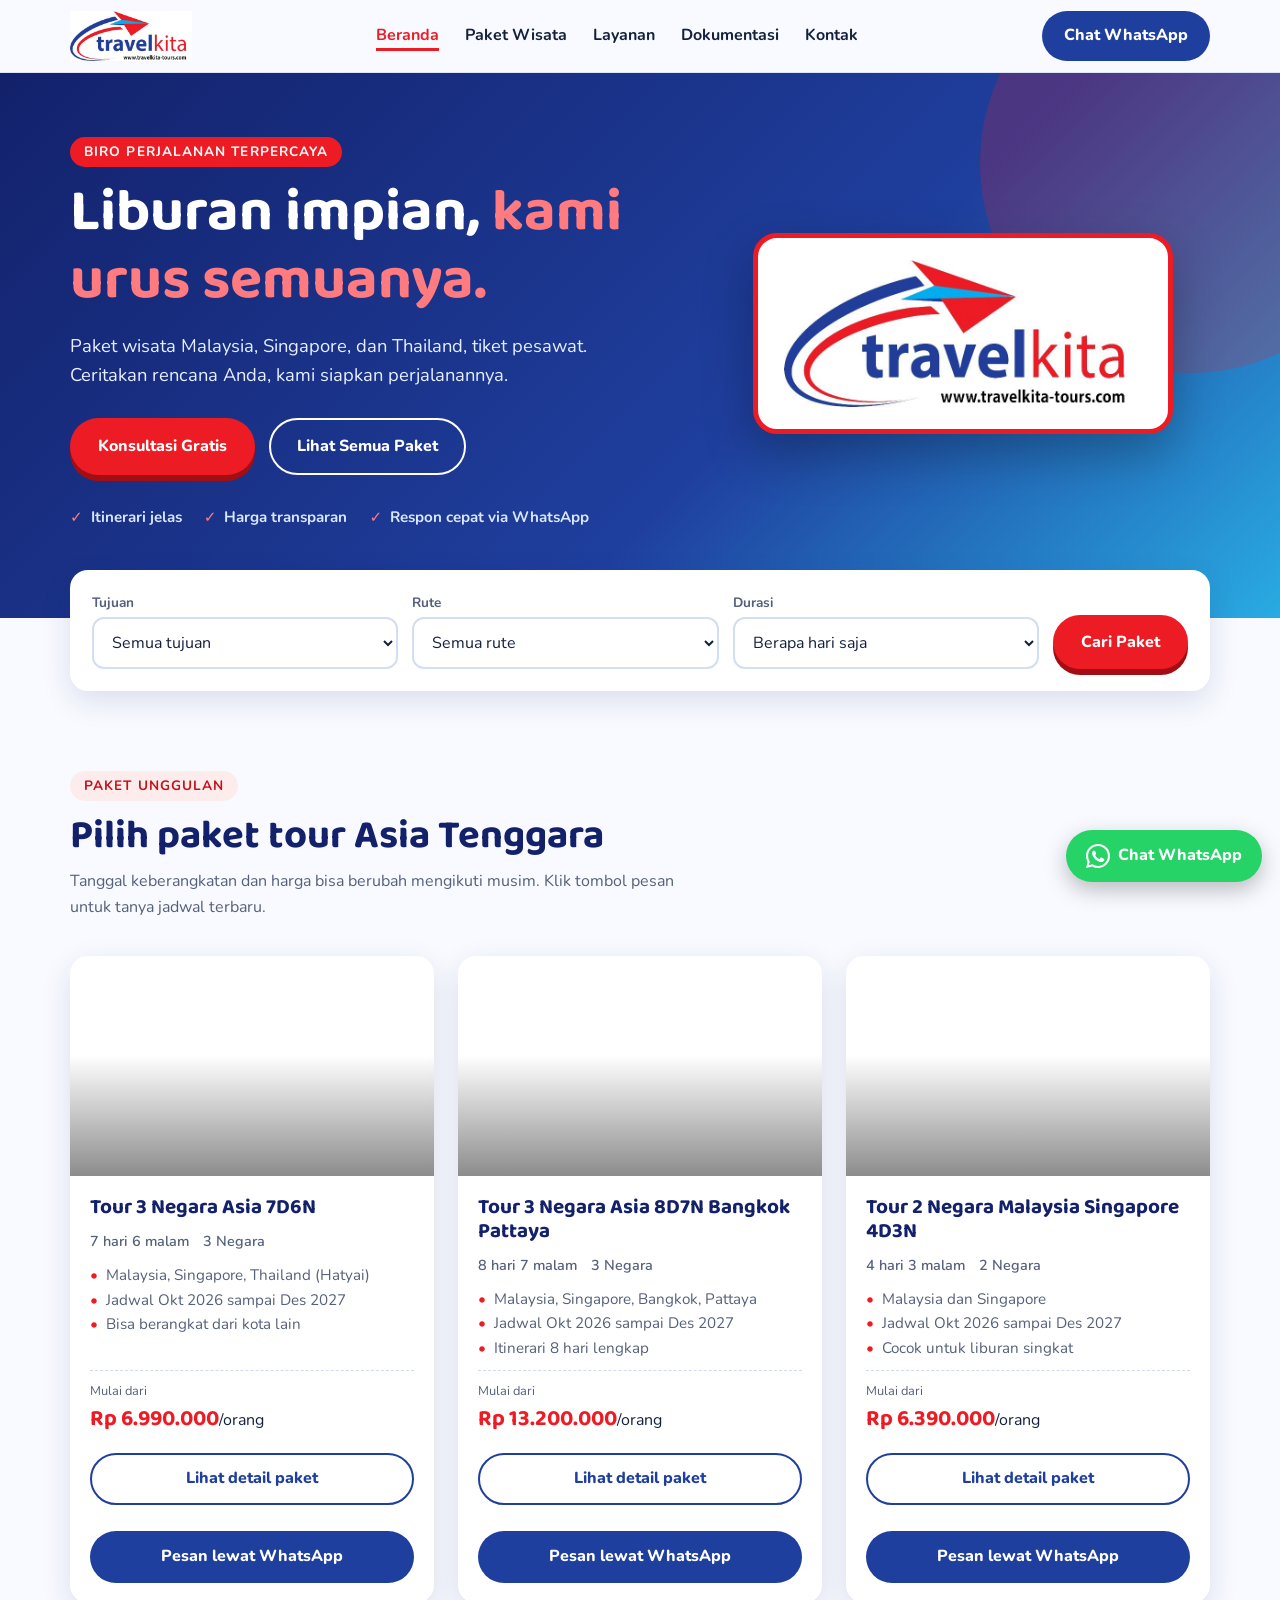
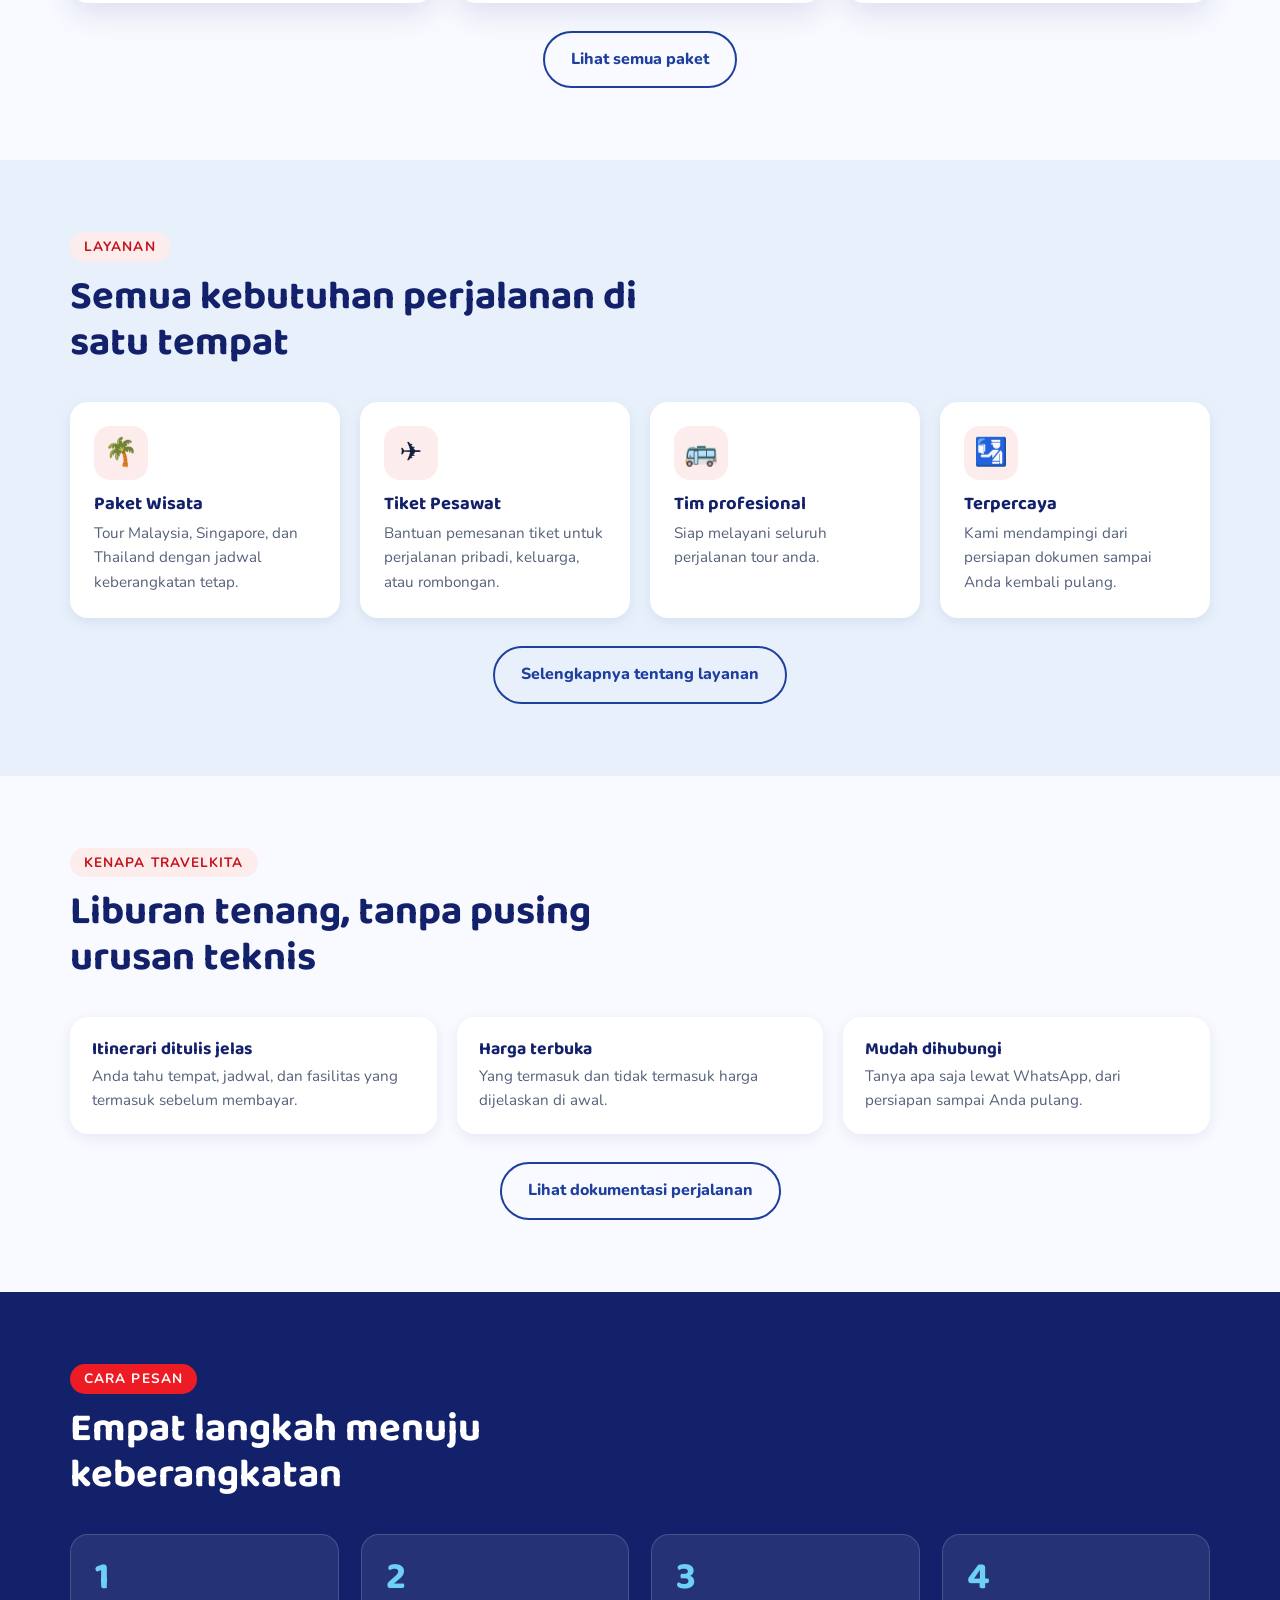
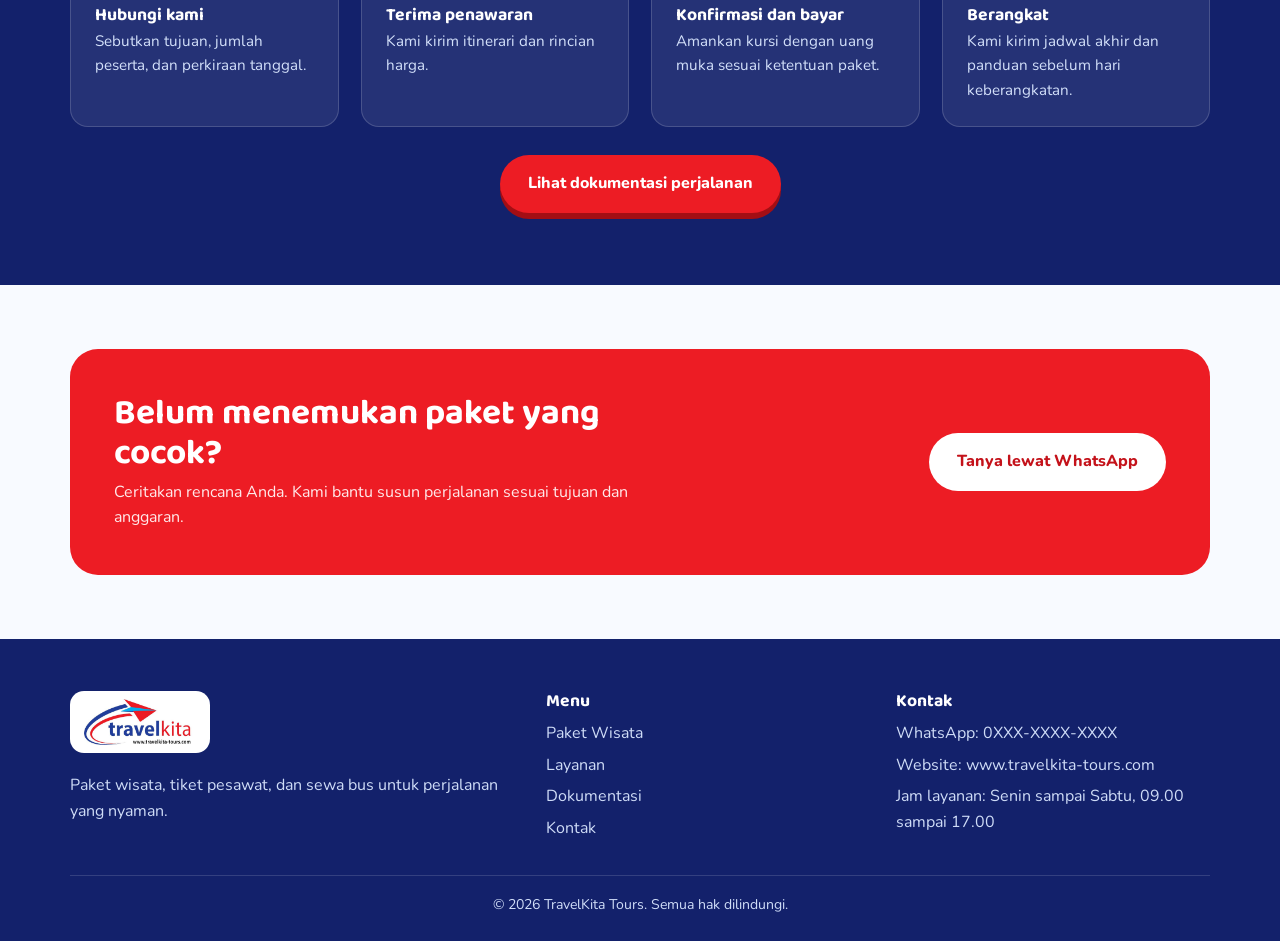
==== index.html @ 5ffb0fe9 "Add files via upload" ====
<!DOCTYPE html>
<html lang="id">
<head>
<meta charset="utf-8">
<meta name="viewport" content="width=device-width, initial-scale=1">
<title>TravelKita Tours | Paket Wisata Malaysia, Singapore, Thailand</title>
<meta name="description" content="TravelKita Tours melayani paket wisata Malaysia, Singapore, dan Thailand, tiket pesawat, dan sewa bus. Konsultasi gratis lewat WhatsApp.">
<meta property="og:title" content="TravelKita Tours">
<meta property="og:description" content="Paket wisata Malaysia, Singapore, dan Thailand. Konsultasi gratis lewat WhatsApp.">
<meta property="og:image" content="logo.jpg">
<link rel="icon" href="logo.jpg">
<link rel="preconnect" href="https://fonts.googleapis.com">
<link rel="preconnect" href="https://fonts.gstatic.com" crossorigin>
<link href="https://fonts.googleapis.com/css2?family=Baloo+2:wght@600;700;800&family=Nunito:wght@400;600;700&display=swap" rel="stylesheet">
<link rel="stylesheet" href="style.css">

<!-- Pasang Meta Pixel di sini -->
<!-- Pasang Google Analytics di sini -->
</head>
<body data-page="home">

<div id="site-header"></div>

<main>
  <section class="hero">
    <div class="wrap hero-grid">
      <div>
        <span class="eyebrow" style="background:var(--red);color:#fff">Biro perjalanan terpercaya</span>
        <h1>Liburan impian, <span>kami urus semuanya.</span></h1>
        <p>Paket wisata Malaysia, Singapore, dan Thailand, tiket pesawat. Ceritakan rencana Anda, kami siapkan perjalanannya.</p>
        <div class="hero-actions">
          <a class="btn btn-primary" data-wa="Halo TravelKita, saya ingin konsultasi gratis untuk rencana liburan." href="#">Konsultasi Gratis</a>
          <a class="btn btn-ghost" href="paket.html">Lihat Semua Paket</a>
        </div>
        <ul class="hero-points">
          <li>Itinerari jelas</li>
          <li>Harga transparan</li>
          <li>Respon cepat via WhatsApp</li>
        </ul>
      </div>
      <img class="hero-logo" src="logo.jpg" alt="Logo TravelKita" width="420" height="172">
    </div>
  </section>

  <section class="finder" aria-label="Cari paket">
    <div class="wrap">
      <form class="finder-box" id="finder" action="paket.html" method="get">
        <div class="field">
          <label for="fDest">Tujuan</label>
          <select id="fDest" name="dest"><option value="all">Semua tujuan</option></select>
        </div>
        <div class="field">
          <label for="fType">Rute</label>
          <select id="fType" name="type">
            <option value="all">Semua rute</option>
            <option value="3 Negara">3 Negara</option>
            <option value="2 Negara">2 Negara</option>
            <option value="Thailand">Thailand</option>
          </select>
        </div>
        <div class="field">
          <label for="fDur">Durasi</label>
          <select id="fDur" name="dur">
            <option value="all">Berapa hari saja</option>
            <option value="short">Sampai 4 hari</option>
            <option value="long">5 hari atau lebih</option>
          </select>
        </div>
        <button class="btn btn-primary" type="submit">Cari Paket</button>
      </form>
    </div>
  </section>

  <section class="packages">
    <div class="wrap">
      <div class="section-head">
        <span class="eyebrow">Paket unggulan</span>
        <h2>Pilih paket tour Asia Tenggara</h2>
        <p>Tanggal keberangkatan dan harga bisa berubah mengikuti musim. Klik tombol pesan untuk tanya jadwal terbaru.</p>
      </div>
      <div class="grid" id="pkgGrid"></div>
      <div class="more"><a class="btn btn-outline" href="paket.html">Lihat semua paket</a></div>
    </div>
  </section>

  <section class="services">
    <div class="wrap">
      <div class="section-head">
        <span class="eyebrow">Layanan</span>
        <h2>Semua kebutuhan perjalanan di satu tempat</h2>
      </div>
      <div class="grid" style="grid-template-columns:repeat(auto-fit,minmax(220px,1fr))">
        <article class="service"><div class="ico" aria-hidden="true">🌴</div><h3>Paket Wisata</h3><p>Tour Malaysia, Singapore, dan Thailand dengan jadwal keberangkatan tetap.</p></article>
        <article class="service"><div class="ico" aria-hidden="true">✈️</div><h3>Tiket Pesawat</h3><p>Bantuan pemesanan tiket untuk perjalanan pribadi, keluarga, atau rombongan.</p></article>
        <article class="service"><div class="ico" aria-hidden="true">🚌</div><h3>Tim profesional</h3><p>Siap melayani seluruh perjalanan tour anda.</p></article>
        <article class="service"><div class="ico" aria-hidden="true">🛂</div><h3>Terpercaya</h3><p>Kami mendampingi dari persiapan dokumen sampai Anda kembali pulang.</p></article>
      </div>
      <div class="more"><a class="btn btn-outline" href="layanan.html">Selengkapnya tentang layanan</a></div>
    </div>
  </section>

  <section>
    <div class="wrap">
      <div class="section-head">
        <span class="eyebrow">Kenapa TravelKita</span>
        <h2>Liburan tenang, tanpa pusing urusan teknis</h2>
      </div>
      <div class="teaser-grid">
        <div class="mini"><h3>Itinerari ditulis jelas</h3><p>Anda tahu tempat, jadwal, dan fasilitas yang termasuk sebelum membayar.</p></div>
        <div class="mini"><h3>Harga terbuka</h3><p>Yang termasuk dan tidak termasuk harga dijelaskan di awal.</p></div>
        <div class="mini"><h3>Mudah dihubungi</h3><p>Tanya apa saja lewat WhatsApp, dari persiapan sampai Anda pulang.</p></div>
      </div>
      <div class="more"><a class="btn btn-outline" href="kenapa-kami.html">Kenali kami lebih dekat</a></div>
    </div>
  </section>

  <section class="steps">
    <div class="wrap">
      <div class="section-head">
        <span class="eyebrow">Cara pesan</span>
        <h2>Empat langkah menuju keberangkatan</h2>
      </div>
      <div class="step-grid">
        <div class="step"><b>1</b><h3>Hubungi kami</h3><p>Sebutkan tujuan, jumlah peserta, dan perkiraan tanggal.</p></div>
        <div class="step"><b>2</b><h3>Terima penawaran</h3><p>Kami kirim itinerari dan rincian harga.</p></div>
        <div class="step"><b>3</b><h3>Konfirmasi dan bayar</h3><p>Amankan kursi dengan uang muka sesuai ketentuan paket.</p></div>
        <div class="step"><b>4</b><h3>Berangkat</h3><p>Kami kirim jadwal akhir dan panduan sebelum hari keberangkatan.</p></div>
      </div>
      <div class="more"><a class="btn btn-primary" href="cara-pesan.html">Lihat cara pesan lengkap</a></div>
    </div>
  </section>

  <section class="cta">
    <div class="wrap">
      <div class="cta-box">
        <div>
          <h2>Belum menemukan paket yang cocok?</h2>
          <p>Ceritakan rencana Anda. Kami bantu susun perjalanan sesuai tujuan dan anggaran.</p>
        </div>
        <a class="btn btn-wa" data-wa="Halo TravelKita, saya ingin dibuatkan paket perjalanan khusus." href="#">Tanya lewat WhatsApp</a>
      </div>
    </div>
  </section>
</main>

<div id="site-footer"></div>

<script src="site.js"></script>
<script>
  // Isi pilihan tujuan dan tampilkan 3 paket unggulan di beranda
  document.addEventListener("DOMContentLoaded", () => {
    const fDest = document.getElementById("fDest");
    [...new Set(PACKAGES.map(p => p.dest))].forEach(d => {
      const o = document.createElement("option"); o.value = d; o.textContent = d; fDest.appendChild(o);
    });
    document.getElementById("pkgGrid").innerHTML = PACKAGES.slice(0, 3).map(packageCard).join("");
  });
</script>
</body>
</html>
---- style.css ----
:root{
    /* Palet TravelKita (diambil dari logo) */
    --navy-900:#13216b;   /* biru tua gelap: judul, footer, latar hero */
    --blue-700:#1f3f9e;   /* biru logo: tombol, aksen utama */
    --sky-500:#29abe2;    /* biru muda dari pesawat kertas */
    --blue-100:#e8f1fb;   /* latar biru sangat muda */
    --red:#ed1c24;        /* merah logo: aksen, tombol utama */
    --red-dark:#c4121a;
    --red-soft:#fdecec;
    --ink:#14213d;
    --muted:#55607a;
    --paper:#f8faff;
    --white:#ffffff;
    --radius:18px;
    --shadow:0 10px 30px rgba(19,33,107,.12);
  }
  *{box-sizing:border-box;margin:0;padding:0}
  html{scroll-behavior:smooth}
  body{font-family:'Nunito',system-ui,sans-serif;color:var(--ink);background:var(--paper);line-height:1.6;-webkit-font-smoothing:antialiased}
  img{max-width:100%;display:block}
  a{color:inherit;text-decoration:none}
  h1,h2,h3{font-family:'Baloo 2','Nunito',sans-serif;line-height:1.15;color:var(--navy-900)}
  .wrap{width:min(1140px,100% - 32px);margin-inline:auto}
  section{padding:72px 0}
  .eyebrow{display:inline-block;font-weight:700;font-size:.85rem;letter-spacing:.08em;text-transform:uppercase;color:var(--red-dark);background:var(--red-soft);padding:4px 14px;border-radius:999px;margin-bottom:12px}
  .section-head{max-width:640px;margin-bottom:36px}
  .section-head h2{font-size:clamp(1.8rem,4vw,2.5rem);margin-bottom:10px}
  .section-head p{color:var(--muted)}

  .btn{display:inline-flex;align-items:center;gap:10px;font-weight:800;border-radius:999px;padding:14px 26px;border:2px solid transparent;cursor:pointer;transition:transform .15s,box-shadow .15s,background .15s;font-family:inherit;font-size:1rem}
  .btn:hover{transform:translateY(-2px)}
  .btn-primary{background:var(--red);color:#fff;box-shadow:0 6px 0 #a30e14}
  .btn-primary:hover{box-shadow:0 8px 0 #a30e14}
  .btn-wa{background:var(--blue-700);color:#fff}
  .btn-wa:hover{background:var(--navy-900)}
  .btn-ghost{border-color:#fff;color:#fff}
  .btn-ghost:hover{background:rgba(255,255,255,.12)}
  .btn:focus-visible,a:focus-visible,button:focus-visible{outline:3px solid var(--sky-500);outline-offset:3px}

  /* Header */
  header{position:sticky;top:0;z-index:50;background:rgba(248,250,255,.95);backdrop-filter:blur(8px);border-bottom:1px solid #dde6f5}
  .nav{display:flex;align-items:center;justify-content:space-between;height:72px}
  .brand{display:flex;align-items:center}
  .brand img{height:50px;width:auto;border-radius:0}
  nav ul{display:flex;gap:26px;list-style:none;font-weight:700}
  nav a:hover{color:var(--red)}
  .nav-cta{padding:10px 20px}
  .menu-toggle{display:none;background:none;border:0;font-size:1.8rem;color:var(--navy-900);cursor:pointer}

  /* Hero */
  .hero{background:linear-gradient(135deg,var(--navy-900),var(--blue-700) 60%,var(--sky-500));color:#fff;padding:64px 0 88px;position:relative;overflow:hidden}
  .hero::after{content:"";position:absolute;right:-120px;top:-120px;width:420px;height:420px;border-radius:50%;background:rgba(237,28,36,.22)}
  .hero-grid{display:grid;grid-template-columns:1.1fr .9fr;gap:40px;align-items:center;position:relative;z-index:1}
  .hero h1{color:#fff;font-size:clamp(2.2rem,5.5vw,3.7rem);margin-bottom:16px}
  .hero h1 span{color:#ff7b80}
  .hero p{font-size:1.15rem;max-width:520px;color:#e6efff;margin-bottom:28px}
  .hero-actions{display:flex;flex-wrap:wrap;gap:14px}
  .hero-points{display:flex;flex-wrap:wrap;gap:10px 22px;margin-top:30px;list-style:none;font-weight:700;font-size:.95rem;color:#d8e6ff}
  .hero-points li::before{content:"✓";color:#ff7b80;margin-right:8px;font-weight:800}
  .hero-logo{justify-self:center;width:min(420px,90%);height:auto;background:#fff;padding:22px 26px;border-radius:24px;box-shadow:0 20px 50px rgba(0,0,0,.28);border:5px solid var(--red)}

  /* Quick search */
  .finder{margin-top:-48px;position:relative;z-index:2;padding:0}
  .finder-box{background:#fff;border-radius:var(--radius);box-shadow:var(--shadow);padding:22px;display:grid;grid-template-columns:repeat(3,1fr) auto;gap:14px;align-items:end}
  .field label{display:block;font-weight:700;font-size:.85rem;color:var(--muted);margin-bottom:4px}
  .field select{width:100%;padding:12px 14px;border:2px solid #d3def2;border-radius:12px;font:inherit;background:#fff;color:var(--ink)}
  .field select:focus{outline:none;border-color:var(--sky-500)}

  /* Packages */
  .packages{padding-top:80px}
  .grid{display:grid;grid-template-columns:repeat(3,1fr);gap:24px}
  .card{background:#fff;border-radius:var(--radius);box-shadow:var(--shadow);overflow:hidden;display:flex;flex-direction:column;transition:transform .2s}
  .card:hover{transform:translateY(-4px)}
  .card-top{height:150px;padding:16px;display:flex;align-items:flex-end;justify-content:space-between;color:#fff;position:relative}
  .card-top .tag{background:var(--red);color:#fff;font-weight:800;font-size:.78rem;padding:3px 12px;border-radius:999px}
  .card-top .flag{font-size:2.6rem;line-height:1}
  .card-body{padding:20px;display:flex;flex-direction:column;gap:10px;flex:1}
  .card-body h3{font-size:1.3rem}
  .meta{display:flex;gap:14px;color:var(--muted);font-size:.9rem;font-weight:600}
  .card-body ul{list-style:none;color:var(--muted);font-size:.95rem}
  .card-body li::before{content:"•";color:var(--red);font-weight:800;margin-right:8px}
  .price{margin-top:auto;padding-top:10px;border-top:1px dashed #cfdbf0}
  .price small{display:block;color:var(--muted);font-size:.8rem}
  .price strong{font-family:'Baloo 2',sans-serif;font-size:1.4rem;color:var(--red)}
  .card .btn{justify-content:center;margin-top:6px;padding:11px 20px}
  .empty{display:none;text-align:center;color:var(--muted);padding:30px}
  .note{margin-top:24px;font-size:.9rem;color:var(--muted)}

  /* Services */
  .services{background:var(--blue-100)}
  .services .grid{grid-template-columns:repeat(4,1fr);gap:20px}
  .service{background:#fff;border-radius:var(--radius);padding:24px;box-shadow:0 4px 14px rgba(19,33,107,.08)}
  .service .ico{width:54px;height:54px;border-radius:16px;background:var(--red-soft);display:grid;place-items:center;font-size:1.7rem;margin-bottom:14px}
  .service h3{font-size:1.15rem;margin-bottom:6px}
  .service p{color:var(--muted);font-size:.95rem}

  /* Why */
  .why-grid{display:grid;grid-template-columns:1fr 1fr;gap:48px;align-items:center}
  .why-list{display:grid;gap:18px;list-style:none}
  .why-list li{display:flex;gap:16px}
  .why-list .num{flex:none;width:44px;height:44px;border-radius:50%;background:var(--blue-700);color:#fff;font-family:'Baloo 2',sans-serif;font-weight:800;display:grid;place-items:center;font-size:1.1rem}
  .why-list h3{font-size:1.1rem;margin-bottom:2px}
  .why-list p{color:var(--muted);font-size:.95rem}
  .why-visual{background:linear-gradient(160deg,var(--red-soft),#fff);border:2px dashed #f2b3b6;border-radius:var(--radius);padding:34px;text-align:center}
  .why-visual img{width:200px;margin:0 auto 14px}
  .why-visual p{font-weight:700;color:var(--navy-900)}

  /* Steps */
  .steps{background:var(--navy-900);color:#fff}
  .steps h2,.steps .section-head p{color:#fff}
  .steps .section-head p{opacity:.85}
  .steps .eyebrow{background:var(--red);color:#fff}
  .step-grid{display:grid;grid-template-columns:repeat(4,1fr);gap:22px}
  .step{background:rgba(255,255,255,.08);border:1px solid rgba(255,255,255,.16);border-radius:var(--radius);padding:24px}
  .step b{display:block;font-family:'Baloo 2',sans-serif;font-size:2.4rem;color:#6fd0f5;line-height:1}
  .step h3{color:#fff;font-size:1.1rem;margin:8px 0 4px}
  .step p{color:#d3e0fa;font-size:.95rem}

  /* CTA */
  .cta{padding:64px 0}
  .cta-box{background:var(--red);border-radius:28px;padding:44px;display:flex;flex-wrap:wrap;gap:24px;align-items:center;justify-content:space-between}
  .cta-box h2{font-size:clamp(1.6rem,3.5vw,2.2rem);max-width:560px;color:#fff}
  .cta-box p{color:#ffe9ea;max-width:520px;margin-top:6px}
  .cta-box .btn{background:#fff;color:var(--red-dark);box-shadow:none}
  .cta-box .btn:hover{background:var(--blue-100)}

  /* Footer */
  footer{background:var(--navy-900);color:#cfdcf7;padding:52px 0 24px}
  .foot-grid{display:grid;grid-template-columns:1.4fr 1fr 1fr;gap:36px}
  footer h3{color:#fff;font-size:1.1rem;margin-bottom:10px}
  footer ul{list-style:none;display:grid;gap:6px}
  footer a:hover{color:#ff7b80}
  .foot-brand{display:inline-block;margin-bottom:12px;background:#fff;border-radius:14px;padding:8px 14px}
  .foot-brand img{height:46px;width:auto}
  .copy{border-top:1px solid rgba(255,255,255,.14);margin-top:34px;padding-top:18px;font-size:.88rem;text-align:center}

  /* Floating WhatsApp */
  .wa-float{position:fixed;right:18px;bottom:18px;z-index:60;background:#25d366;color:#fff;border-radius:999px;padding:13px 20px;font-weight:800;display:flex;align-items:center;gap:8px;box-shadow:0 8px 22px rgba(0,0,0,.25)}
  .wa-float:hover{background:#1ebe5a}

  @media (max-width:960px){
    .grid,.services .grid{grid-template-columns:repeat(2,1fr)}
    .step-grid{grid-template-columns:repeat(2,1fr)}
    .why-grid,.hero-grid{grid-template-columns:1fr}
    .hero-logo{order:-1;width:260px}
    .finder-box{grid-template-columns:1fr 1fr}
    .foot-grid{grid-template-columns:1fr 1fr}
  }
  @media (max-width:640px){
    section{padding:52px 0}
    .menu-toggle{display:block}
    nav{position:absolute;left:0;right:0;top:72px;background:var(--paper);border-bottom:1px solid #dde6f5;display:none;padding:12px 16px 20px}
    nav.open{display:block}
    nav ul{flex-direction:column;gap:14px}
    .nav-cta{display:none}
    .brand img{height:44px}
    .grid,.services .grid,.step-grid,.finder-box,.foot-grid{grid-template-columns:1fr}
    .cta-box{padding:30px 24px}
    .wa-float span{display:none}
    .wa-float{padding:15px}
  }
  @media (prefers-reduced-motion:reduce){*{transition:none!important;scroll-behavior:auto!important}}

  /* ===== Multi-halaman ===== */
  nav a.active{color:var(--red);border-bottom:3px solid var(--red);padding-bottom:2px}
  .page-hero{background:linear-gradient(135deg,var(--navy-900),var(--blue-700));color:#fff;padding:54px 0}
  .page-hero h1{color:#fff;font-size:clamp(2rem,4.5vw,3rem);margin-bottom:8px}
  .page-hero p{color:#dce8ff;max-width:620px}
  .crumbs{font-size:.9rem;margin-bottom:10px;color:#c6d7fa}
  .crumbs a:hover{color:#ff9a9e}
  .more{margin-top:28px;text-align:center}
  .btn-outline{border-color:var(--blue-700);color:var(--blue-700);background:transparent}
  .btn-outline:hover{background:var(--blue-700);color:#fff}
  .teaser-grid{display:grid;grid-template-columns:repeat(3,1fr);gap:20px}
  .mini{background:#fff;border-radius:var(--radius);padding:22px;box-shadow:0 4px 14px rgba(19,33,107,.08)}
  .mini h3{font-size:1.1rem;margin-bottom:4px}
  .mini p{color:var(--muted);font-size:.95rem}
  @media (max-width:960px){.teaser-grid{grid-template-columns:1fr 1fr}}
  @media (max-width:640px){.teaser-grid{grid-template-columns:1fr}}

  .card-top.has-img{height:auto;aspect-ratio:1614/975;background-color:var(--blue-100)}

  .flag{display:flex;gap:8px;align-items:center}
  .flag img{width:44px;height:30px;object-fit:cover;border-radius:5px;box-shadow:0 2px 6px rgba(0,0,0,.35);background:#fff}
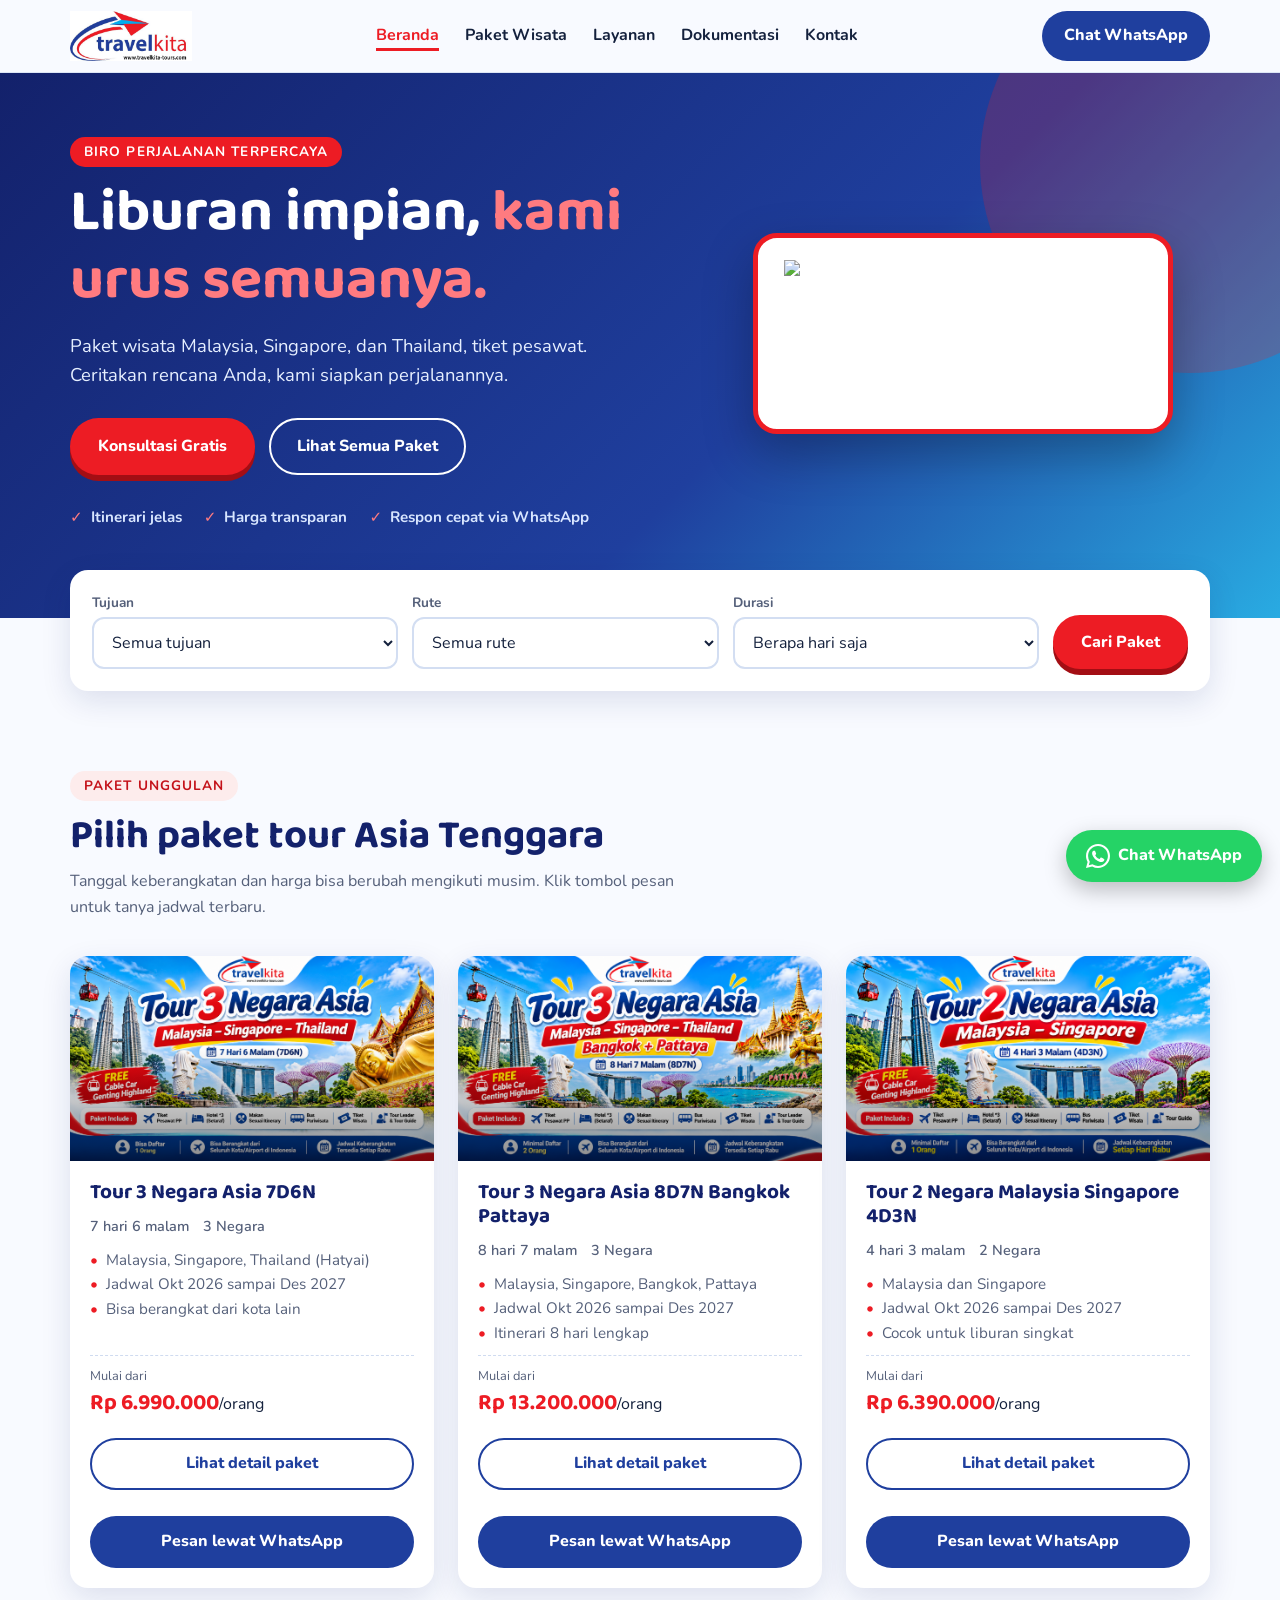
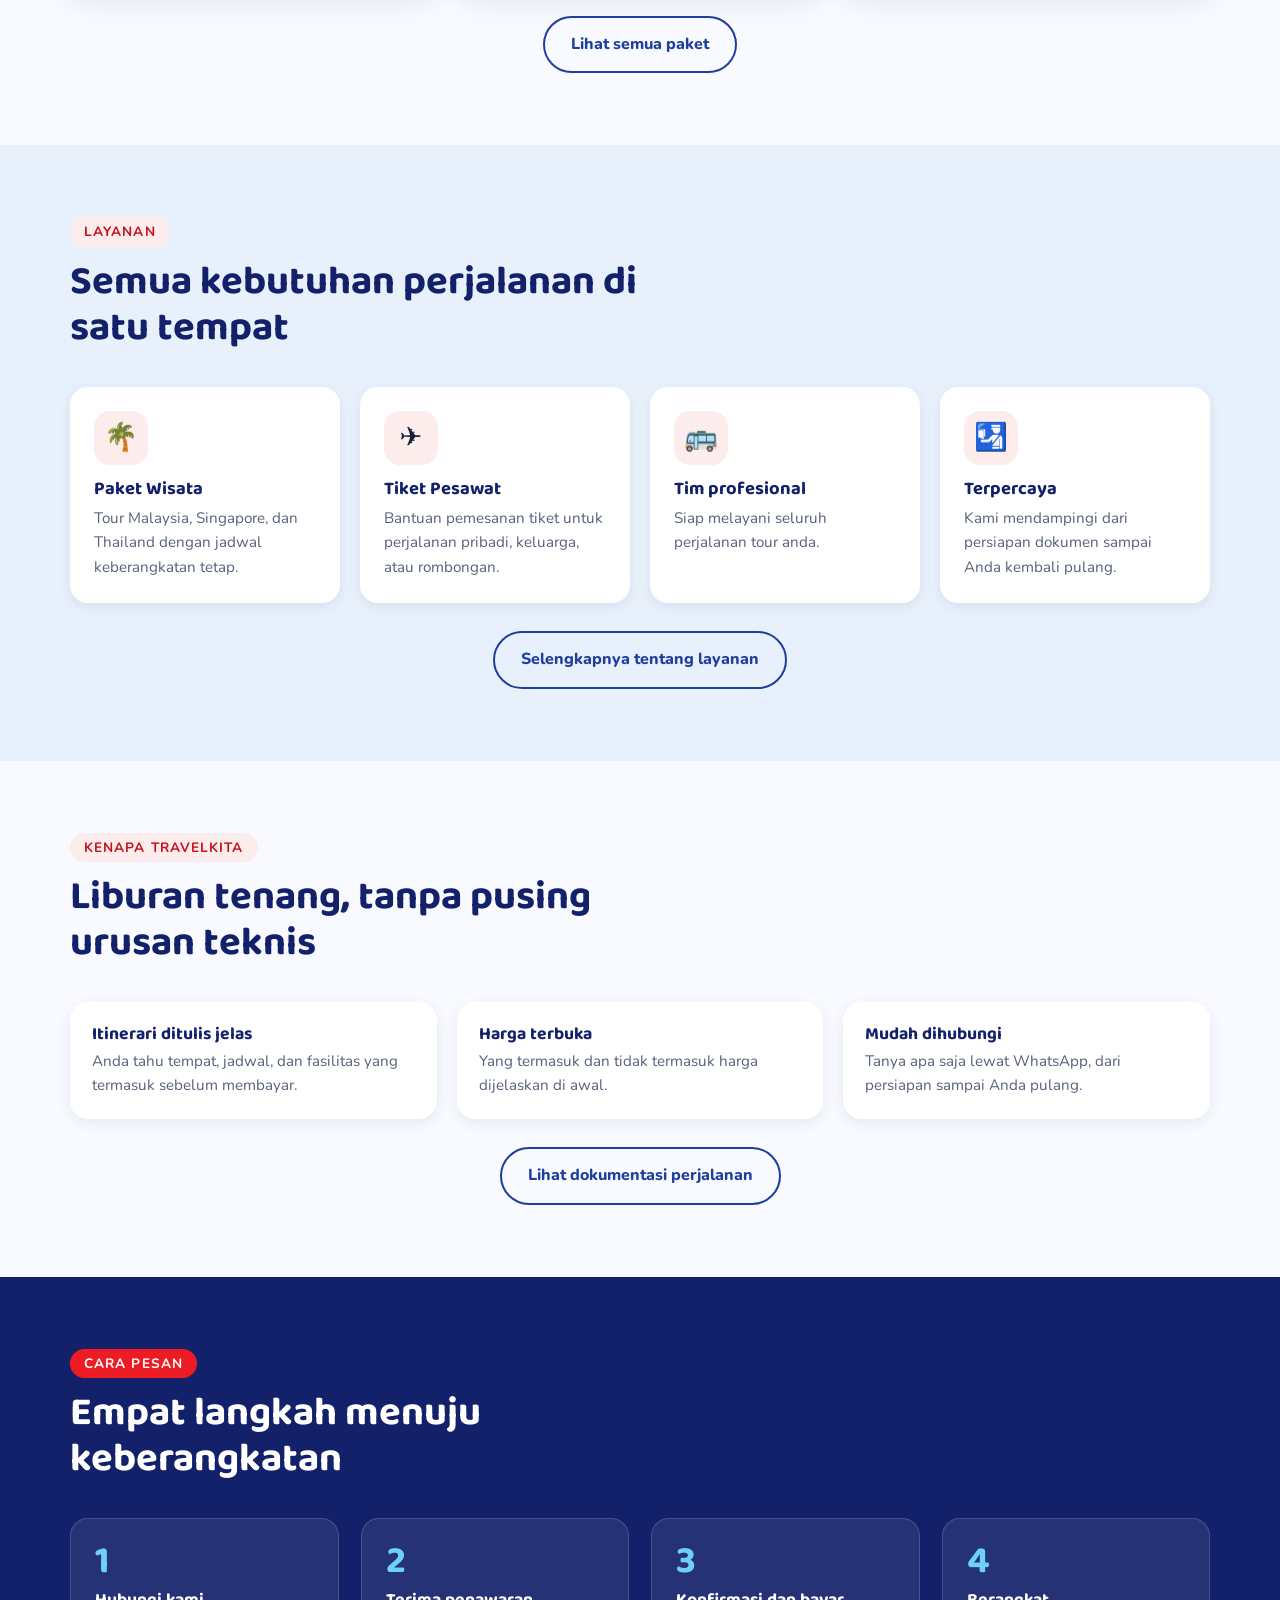
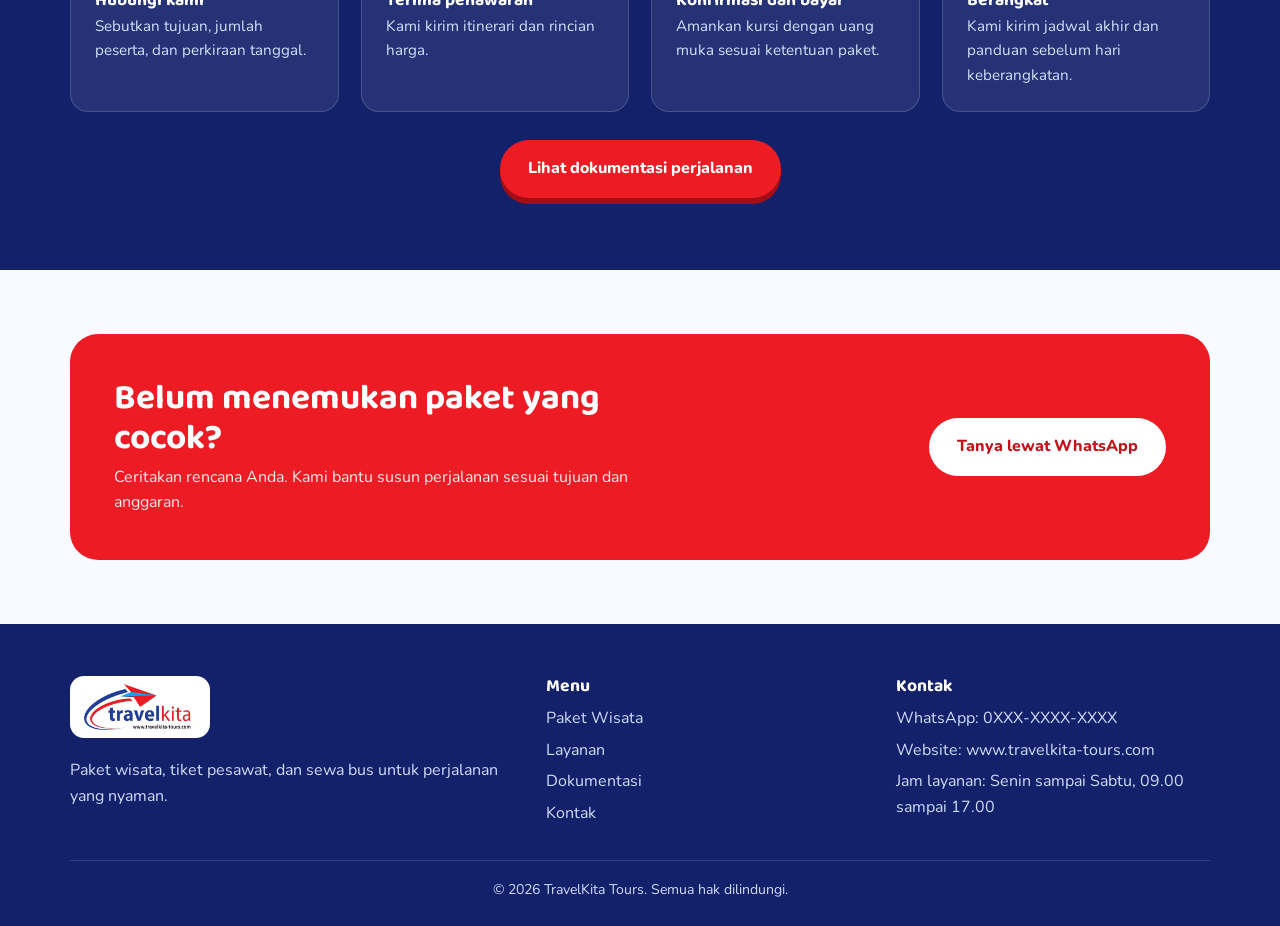
==== commit 2591d678: "Update index.html" ====
--- a/index.html
+++ b/index.html
@@ -38,7 +38,7 @@
           <li>Respon cepat via WhatsApp</li>
         </ul>
       </div>
-      <img class="hero-logo" src="logo.jpg" alt="Logo TravelKita" width="420" height="172">
+      <img class="hero-logo" src="logo-hero.png" alt="Logo TravelKita" width="420" height="172">
     </div>
   </section>
 
@@ -157,4 +157,4 @@
   });
 </script>
 </body>
-</html>+</html>
--- a/style.css
+++ b/style.css
@@ -178,7 +178,7 @@
   @media (max-width:960px){.teaser-grid{grid-template-columns:1fr 1fr}}
   @media (max-width:640px){.teaser-grid{grid-template-columns:1fr}}
 
-  .card-top.has-img{height:auto;aspect-ratio:1614/975;background-color:var(--blue-100)}
+  .card-top.has-img{height:auto;aspect-ratio:1672/941;background-color:var(--blue-100)}
 
   .flag{display:flex;gap:8px;align-items:center}
   .flag img{width:44px;height:30px;object-fit:cover;border-radius:5px;box-shadow:0 2px 6px rgba(0,0,0,.35);background:#fff}
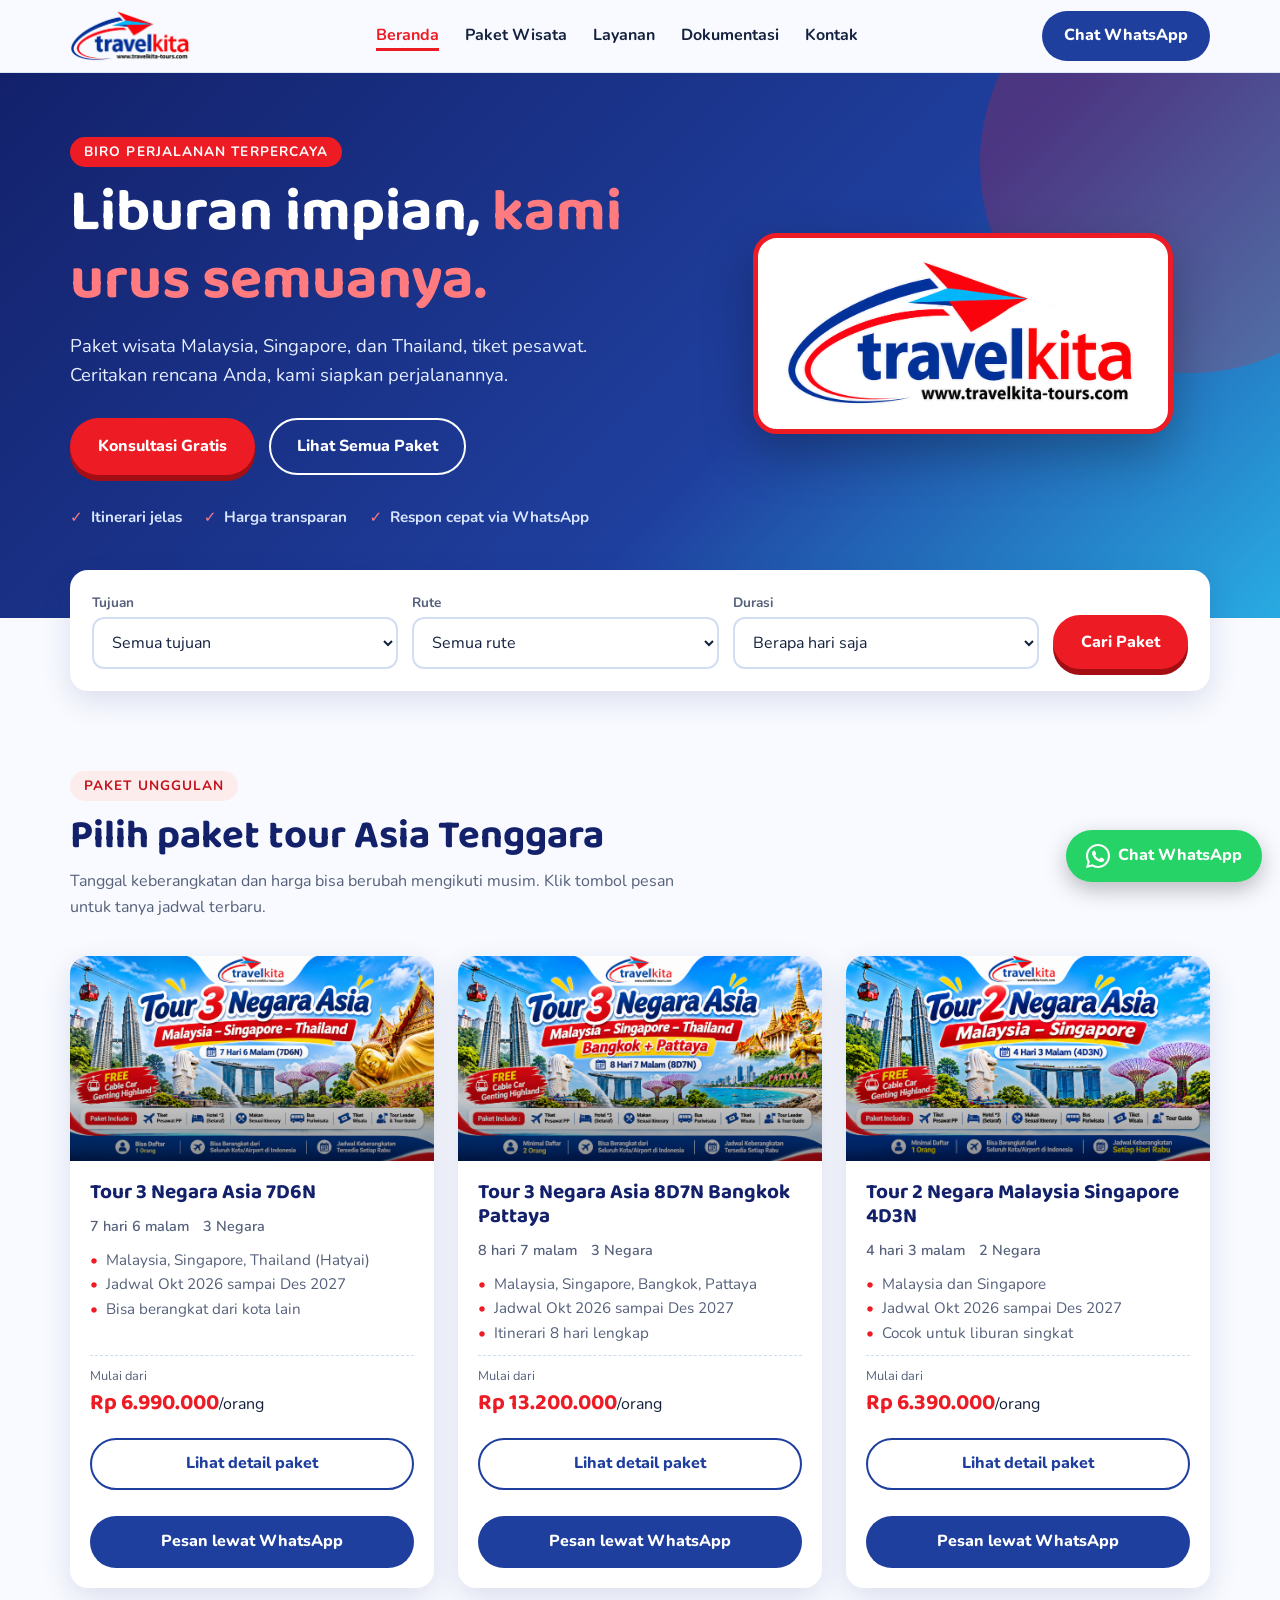
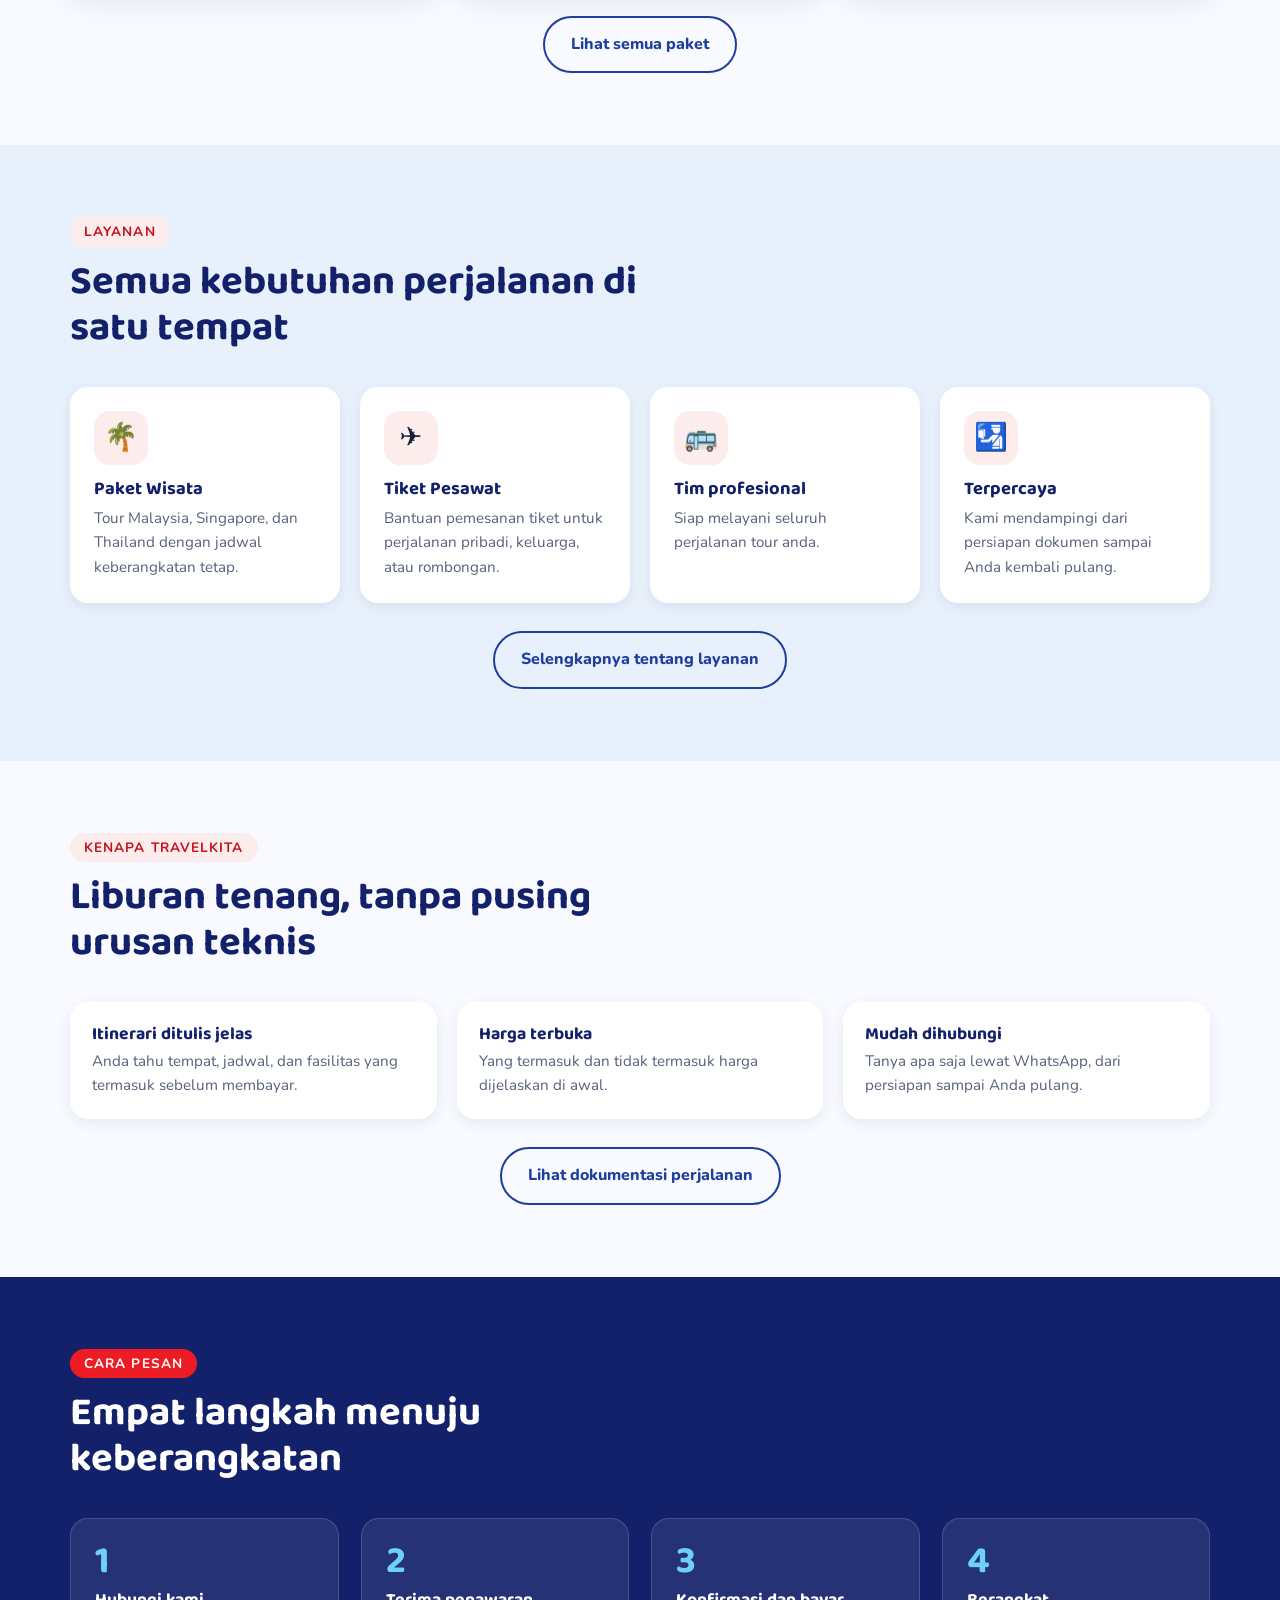
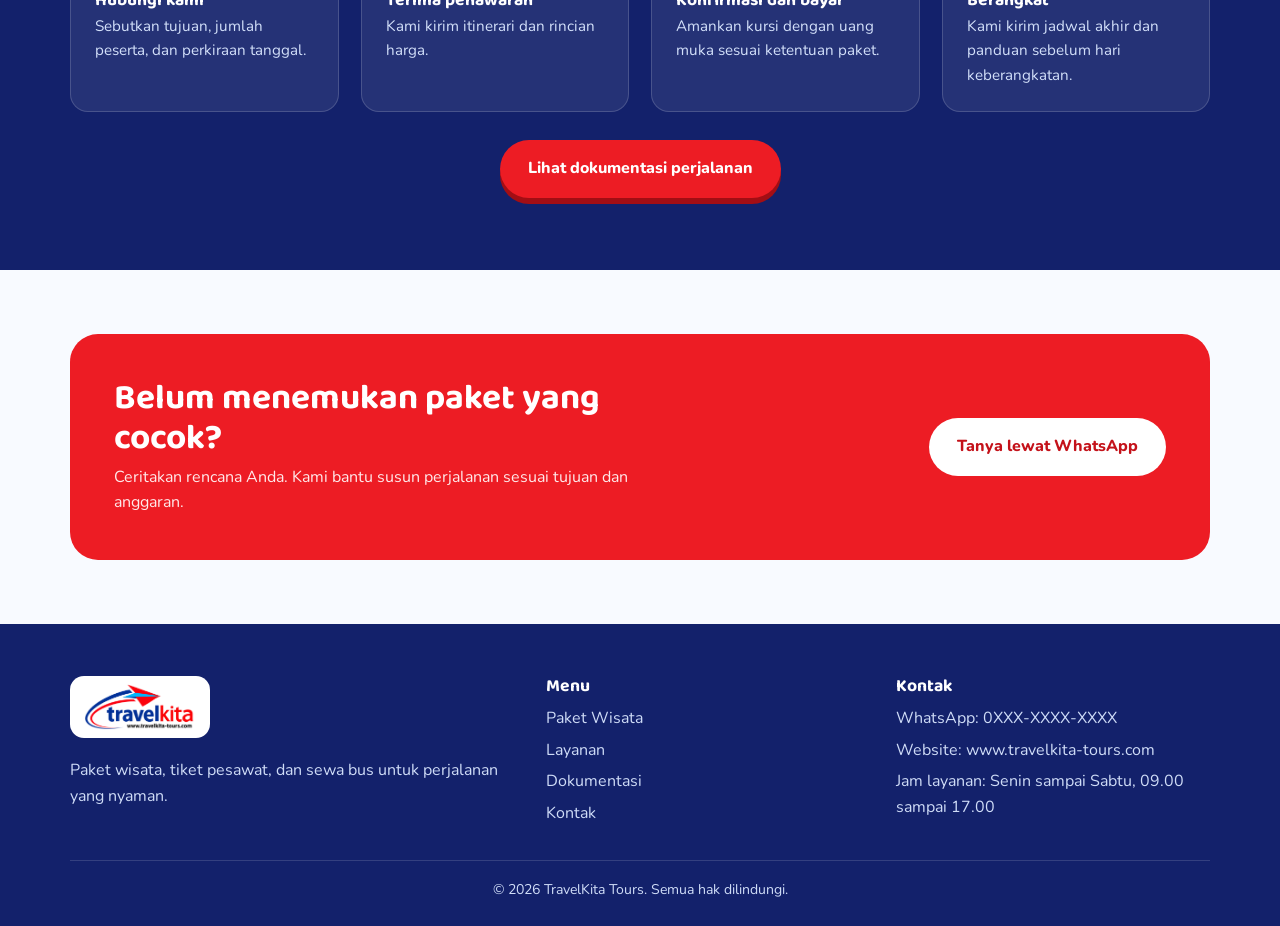
==== commit 0b49f6ae: "Update index.html" ====
--- a/index.html
+++ b/index.html
@@ -38,7 +38,7 @@
           <li>Respon cepat via WhatsApp</li>
         </ul>
       </div>
-      <img class="hero-logo" src="logo-hero.png" alt="Logo TravelKita" width="420" height="172">
+      <img class="hero-logo" src="[data-uri]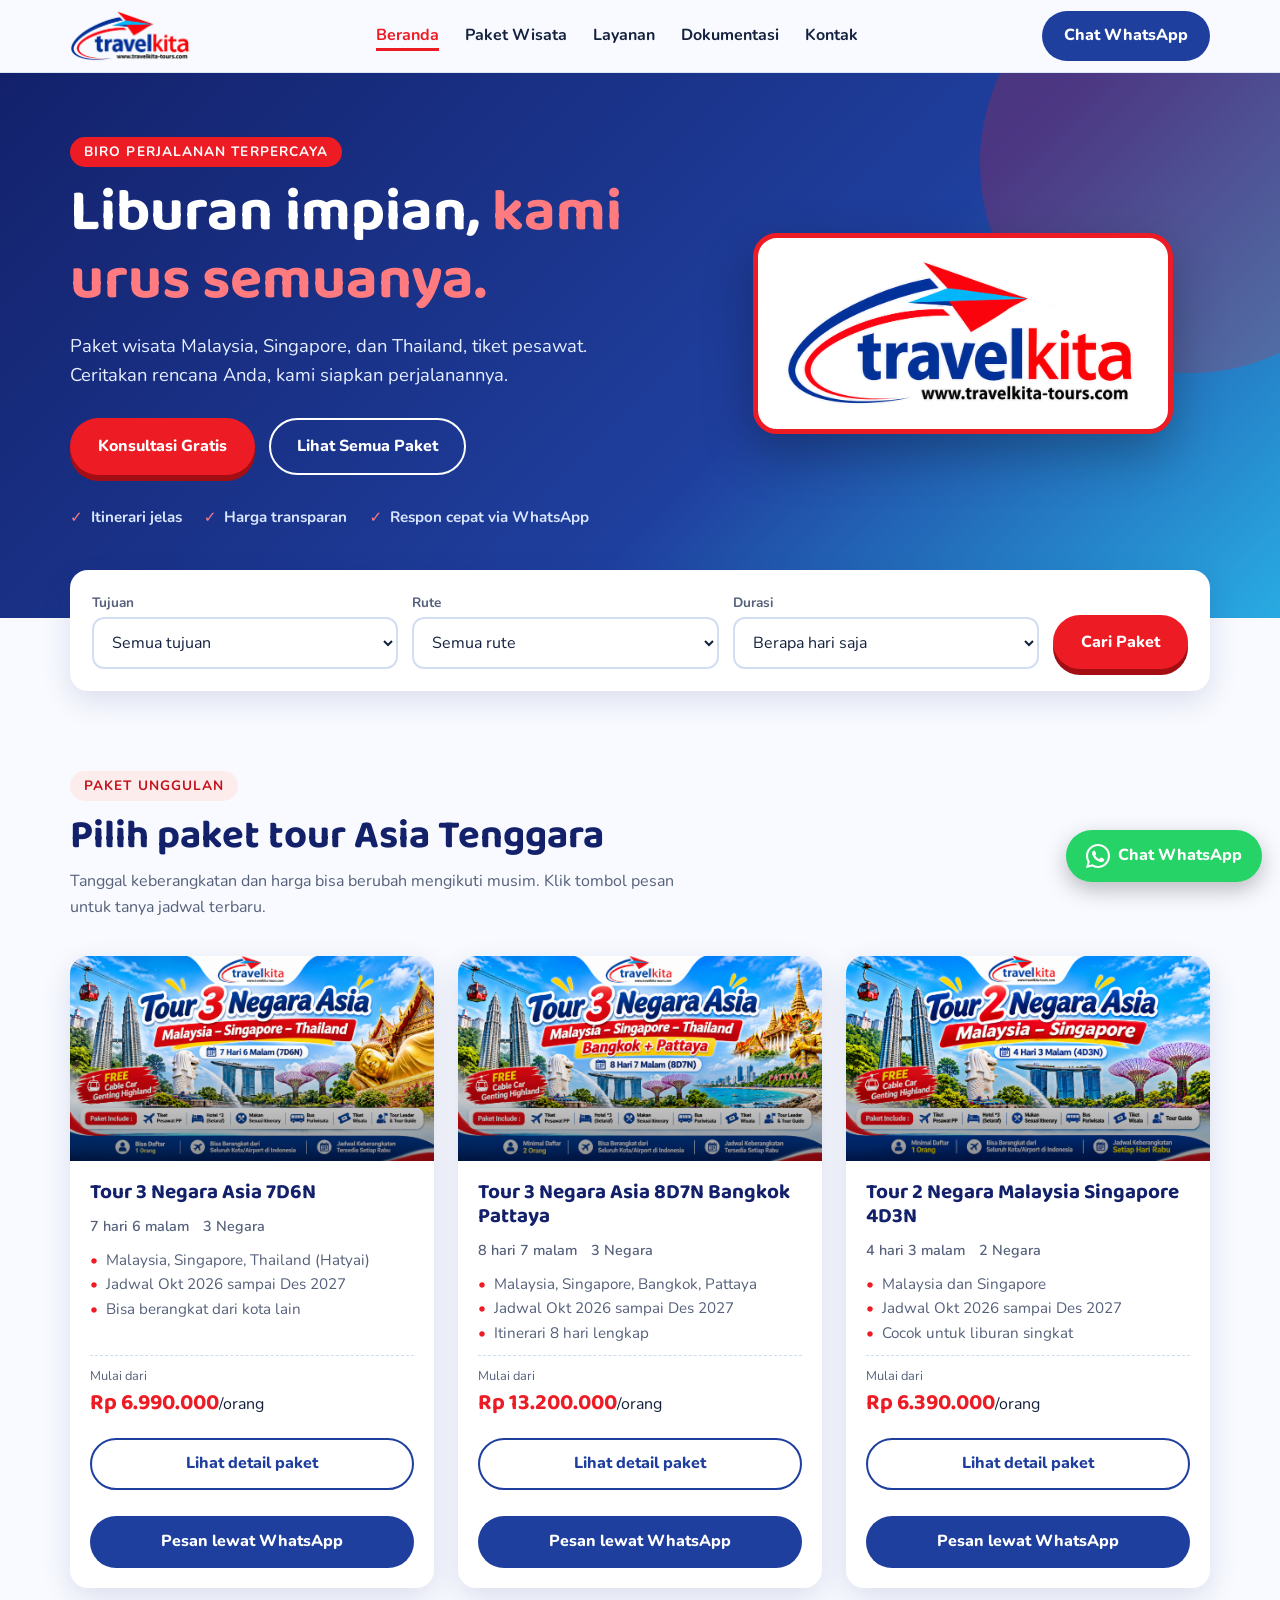
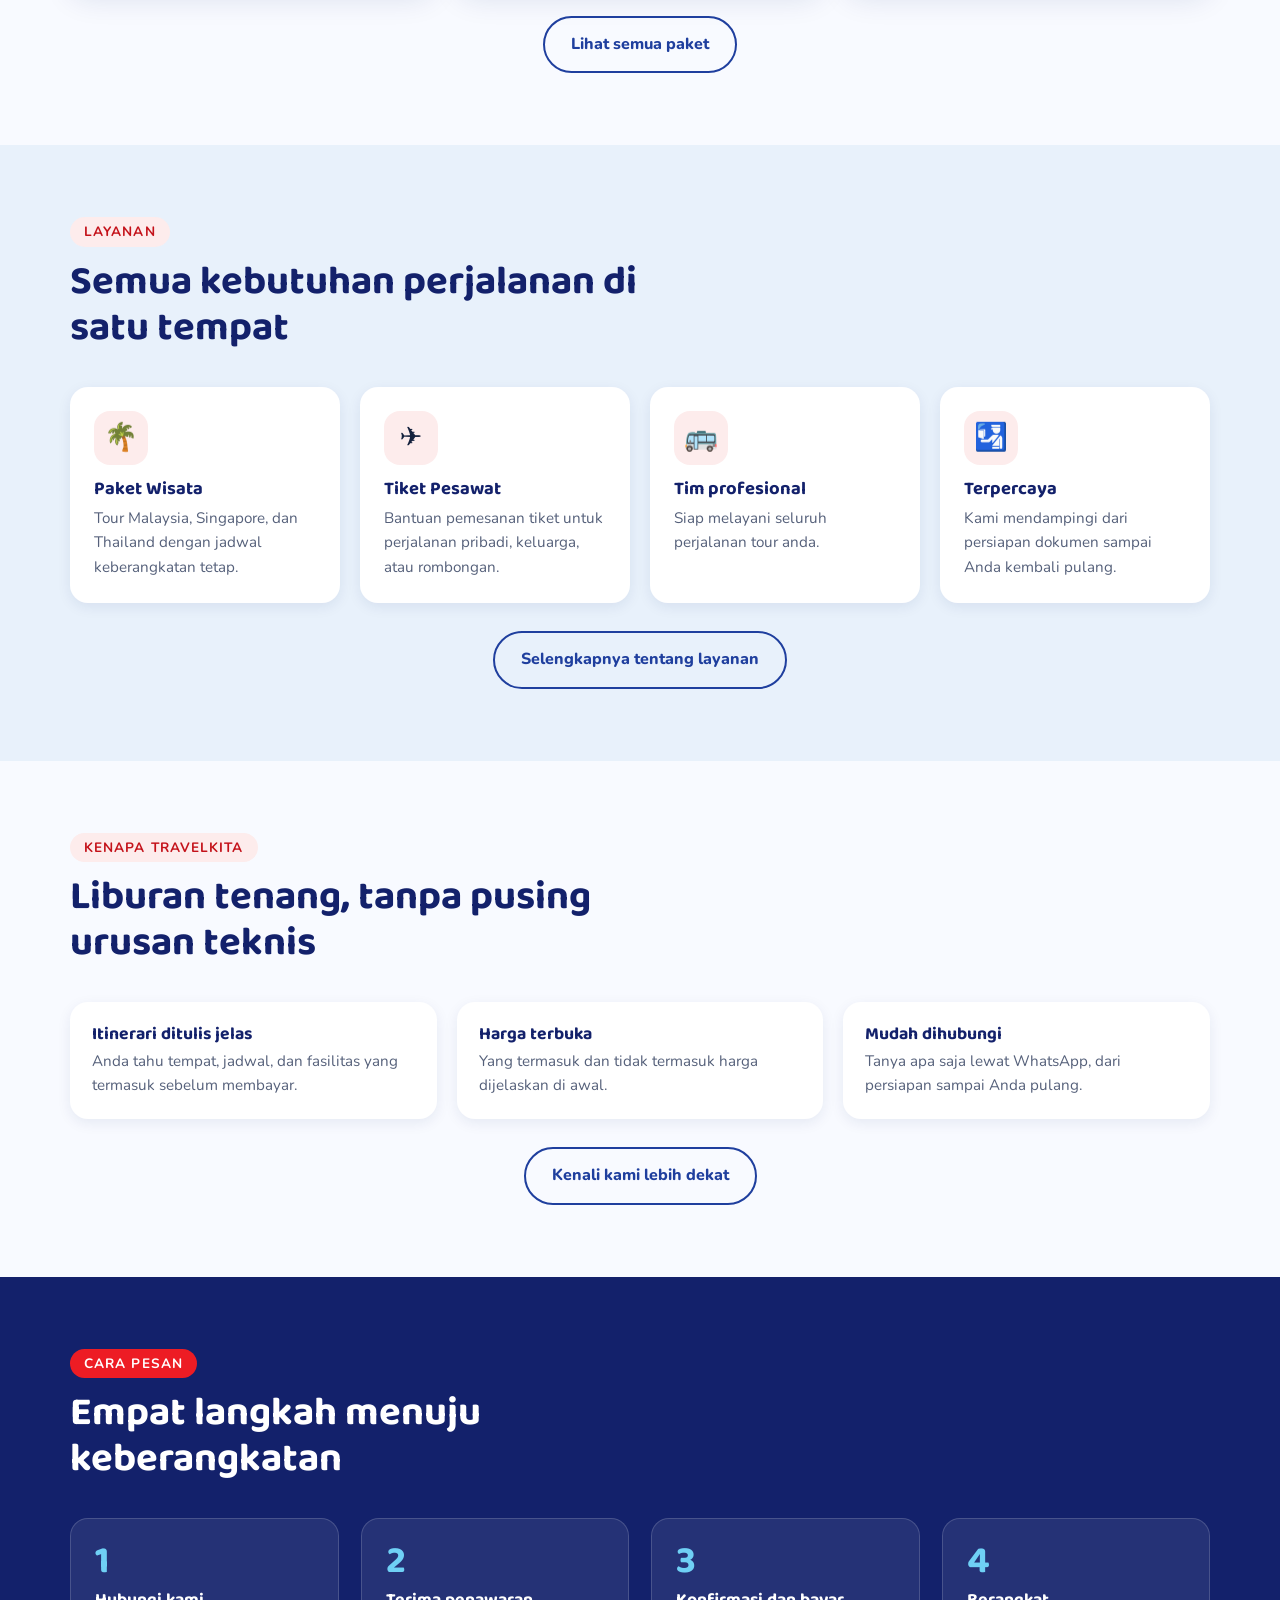
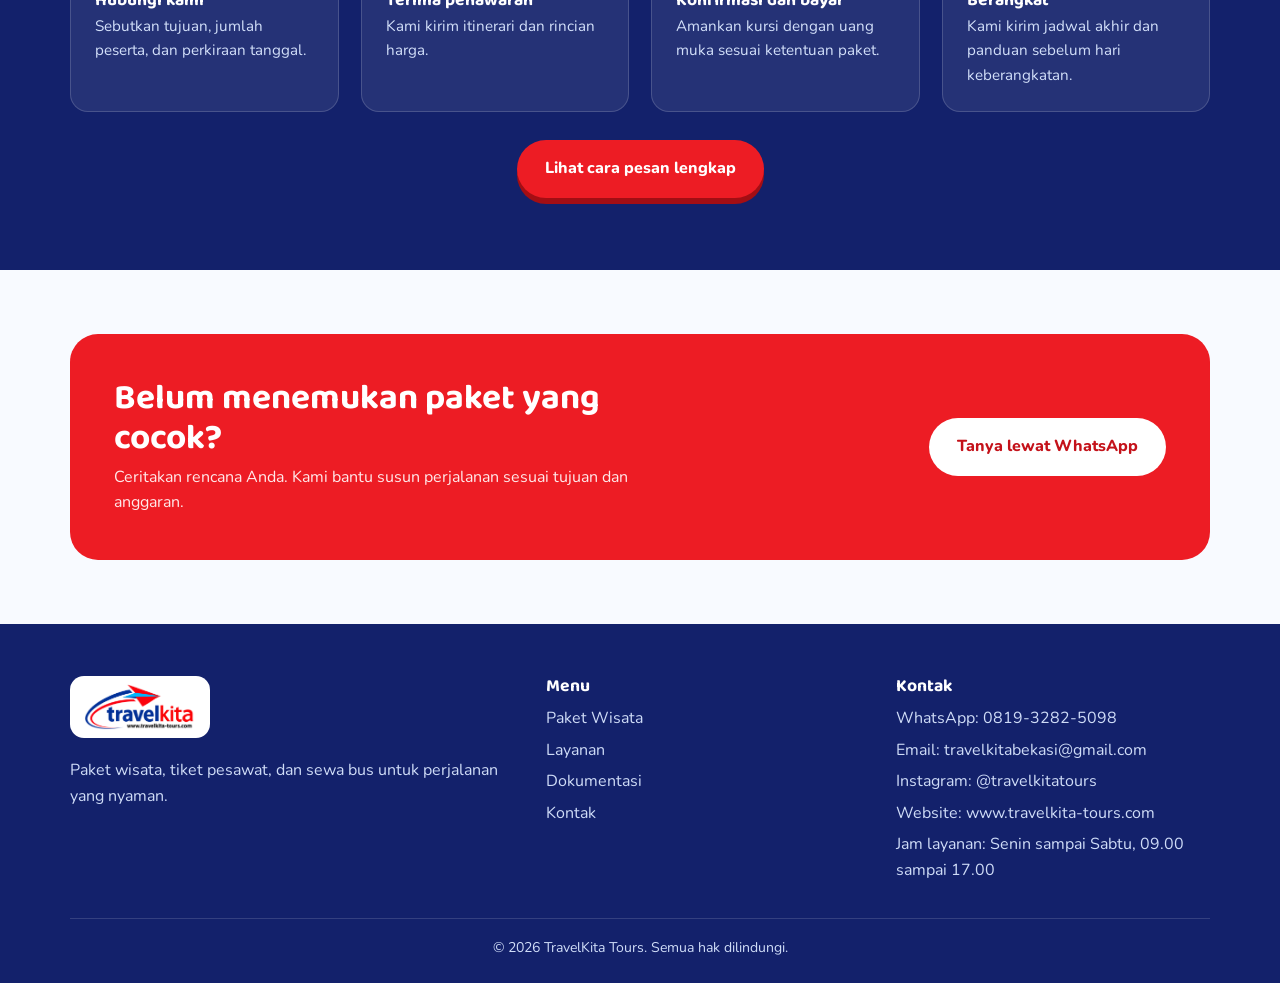
==== commit f9b101c5: "Update links to use absolute paths" ====
--- a/index.html
+++ b/index.html
@@ -30,7 +30,7 @@
         <p>Paket wisata Malaysia, Singapore, dan Thailand, tiket pesawat. Ceritakan rencana Anda, kami siapkan perjalanannya.</p>
         <div class="hero-actions">
           <a class="btn btn-primary" data-wa="Halo TravelKita, saya ingin konsultasi gratis untuk rencana liburan." href="#">Konsultasi Gratis</a>
-          <a class="btn btn-ghost" href="paket.html">Lihat Semua Paket</a>
+          <a class="btn btn-ghost" href="/paket">Lihat Semua Paket</a>
         </div>
         <ul class="hero-points">
           <li>Itinerari jelas</li>
@@ -44,7 +44,7 @@
 
   <section class="finder" aria-label="Cari paket">
     <div class="wrap">
-      <form class="finder-box" id="finder" action="paket.html" method="get">
+      <form class="finder-box" id="finder" action="/paket" method="get">
         <div class="field">
           <label for="fDest">Tujuan</label>
           <select id="fDest" name="dest"><option value="all">Semua tujuan</option></select>
@@ -79,7 +79,7 @@
         <p>Tanggal keberangkatan dan harga bisa berubah mengikuti musim. Klik tombol pesan untuk tanya jadwal terbaru.</p>
       </div>
       <div class="grid" id="pkgGrid"></div>
-      <div class="more"><a class="btn btn-outline" href="paket.html">Lihat semua paket</a></div>
+      <div class="more"><a class="btn btn-outline" href="/paket">Lihat semua paket</a></div>
     </div>
   </section>
 
@@ -95,7 +95,7 @@
         <article class="service"><div class="ico" aria-hidden="true">🚌</div><h3>Tim profesional</h3><p>Siap melayani seluruh perjalanan tour anda.</p></article>
         <article class="service"><div class="ico" aria-hidden="true">🛂</div><h3>Terpercaya</h3><p>Kami mendampingi dari persiapan dokumen sampai Anda kembali pulang.</p></article>
       </div>
-      <div class="more"><a class="btn btn-outline" href="layanan.html">Selengkapnya tentang layanan</a></div>
+      <div class="more"><a class="btn btn-outline" href="/layanan">Selengkapnya tentang layanan</a></div>
     </div>
   </section>
 
@@ -110,7 +110,7 @@
         <div class="mini"><h3>Harga terbuka</h3><p>Yang termasuk dan tidak termasuk harga dijelaskan di awal.</p></div>
         <div class="mini"><h3>Mudah dihubungi</h3><p>Tanya apa saja lewat WhatsApp, dari persiapan sampai Anda pulang.</p></div>
       </div>
-      <div class="more"><a class="btn btn-outline" href="kenapa-kami.html">Kenali kami lebih dekat</a></div>
+      <div class="more"><a class="btn btn-outline" href="/kenapa-kami">Kenali kami lebih dekat</a></div>
     </div>
   </section>
 
@@ -126,7 +126,7 @@
         <div class="step"><b>3</b><h3>Konfirmasi dan bayar</h3><p>Amankan kursi dengan uang muka sesuai ketentuan paket.</p></div>
         <div class="step"><b>4</b><h3>Berangkat</h3><p>Kami kirim jadwal akhir dan panduan sebelum hari keberangkatan.</p></div>
       </div>
-      <div class="more"><a class="btn btn-primary" href="cara-pesan.html">Lihat cara pesan lengkap</a></div>
+      <div class="more"><a class="btn btn-primary" href="/cara-pesan">Lihat cara pesan lengkap</a></div>
     </div>
   </section>
 
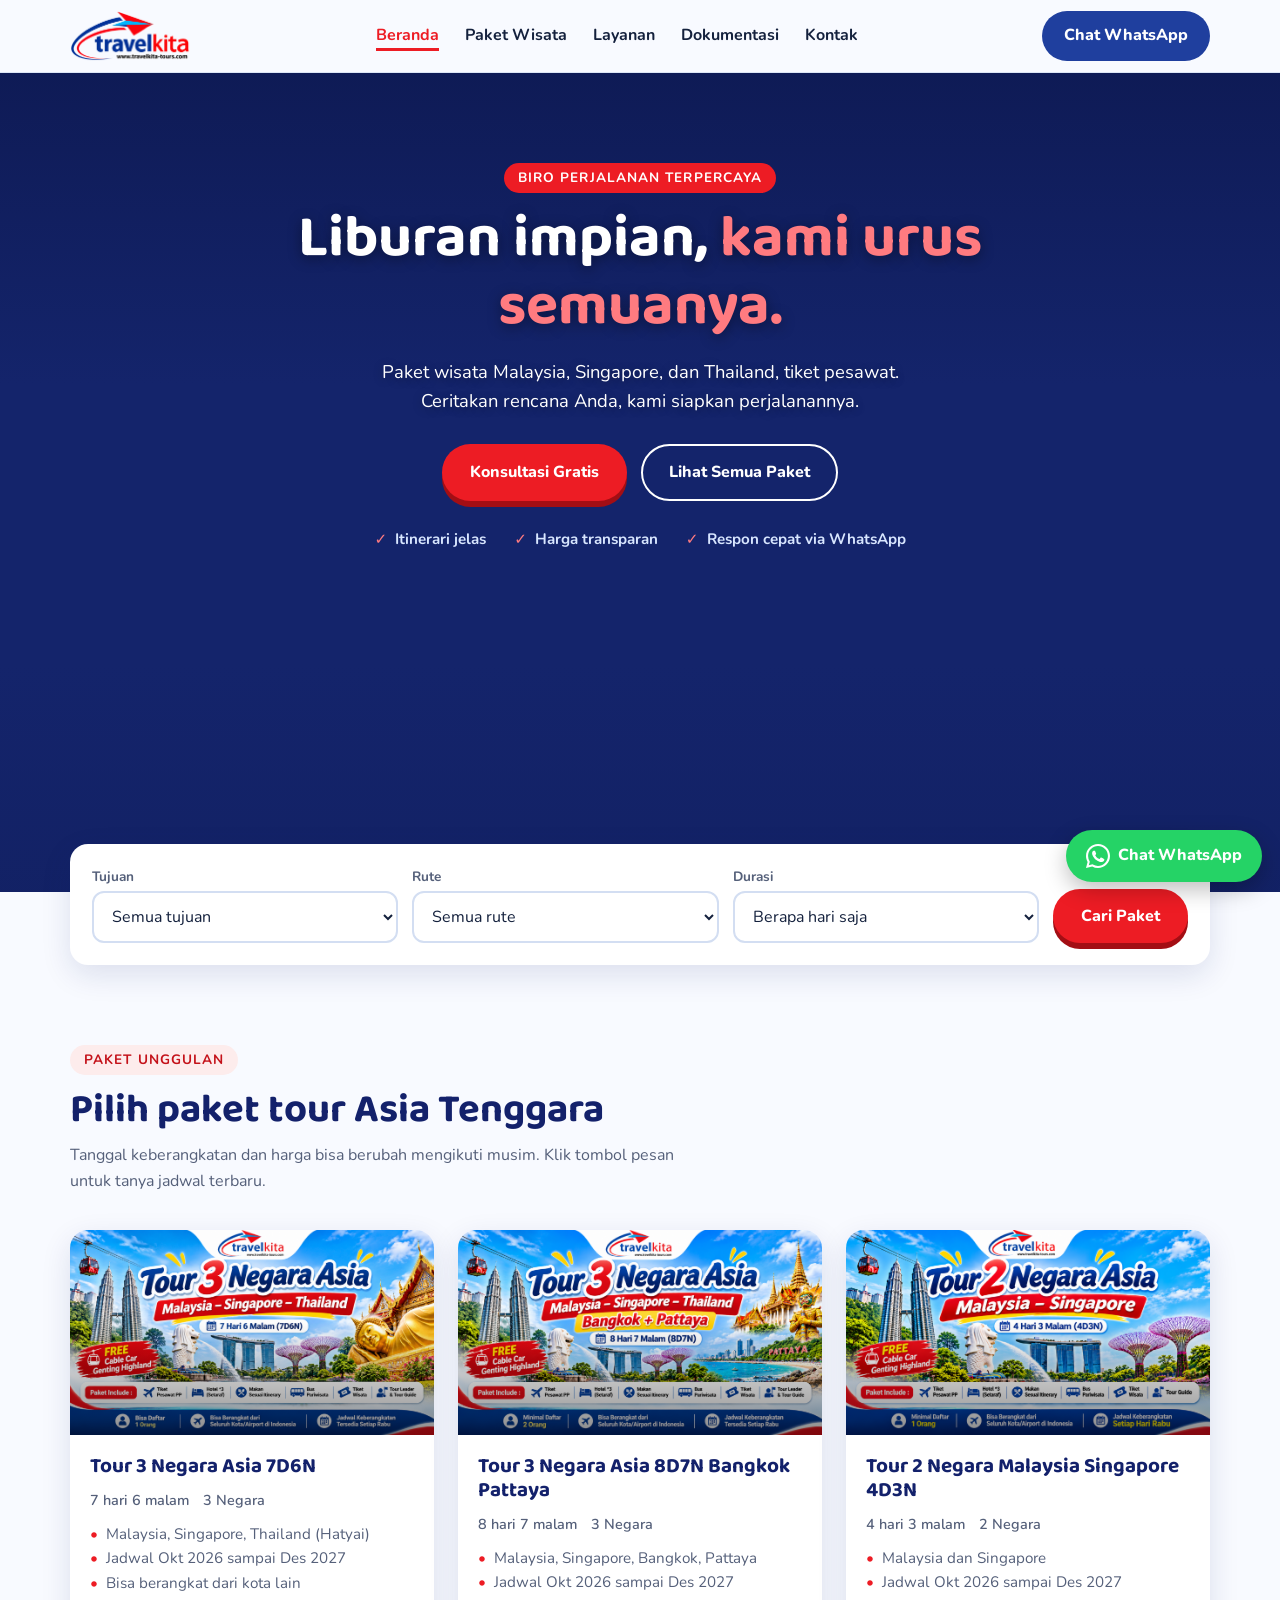
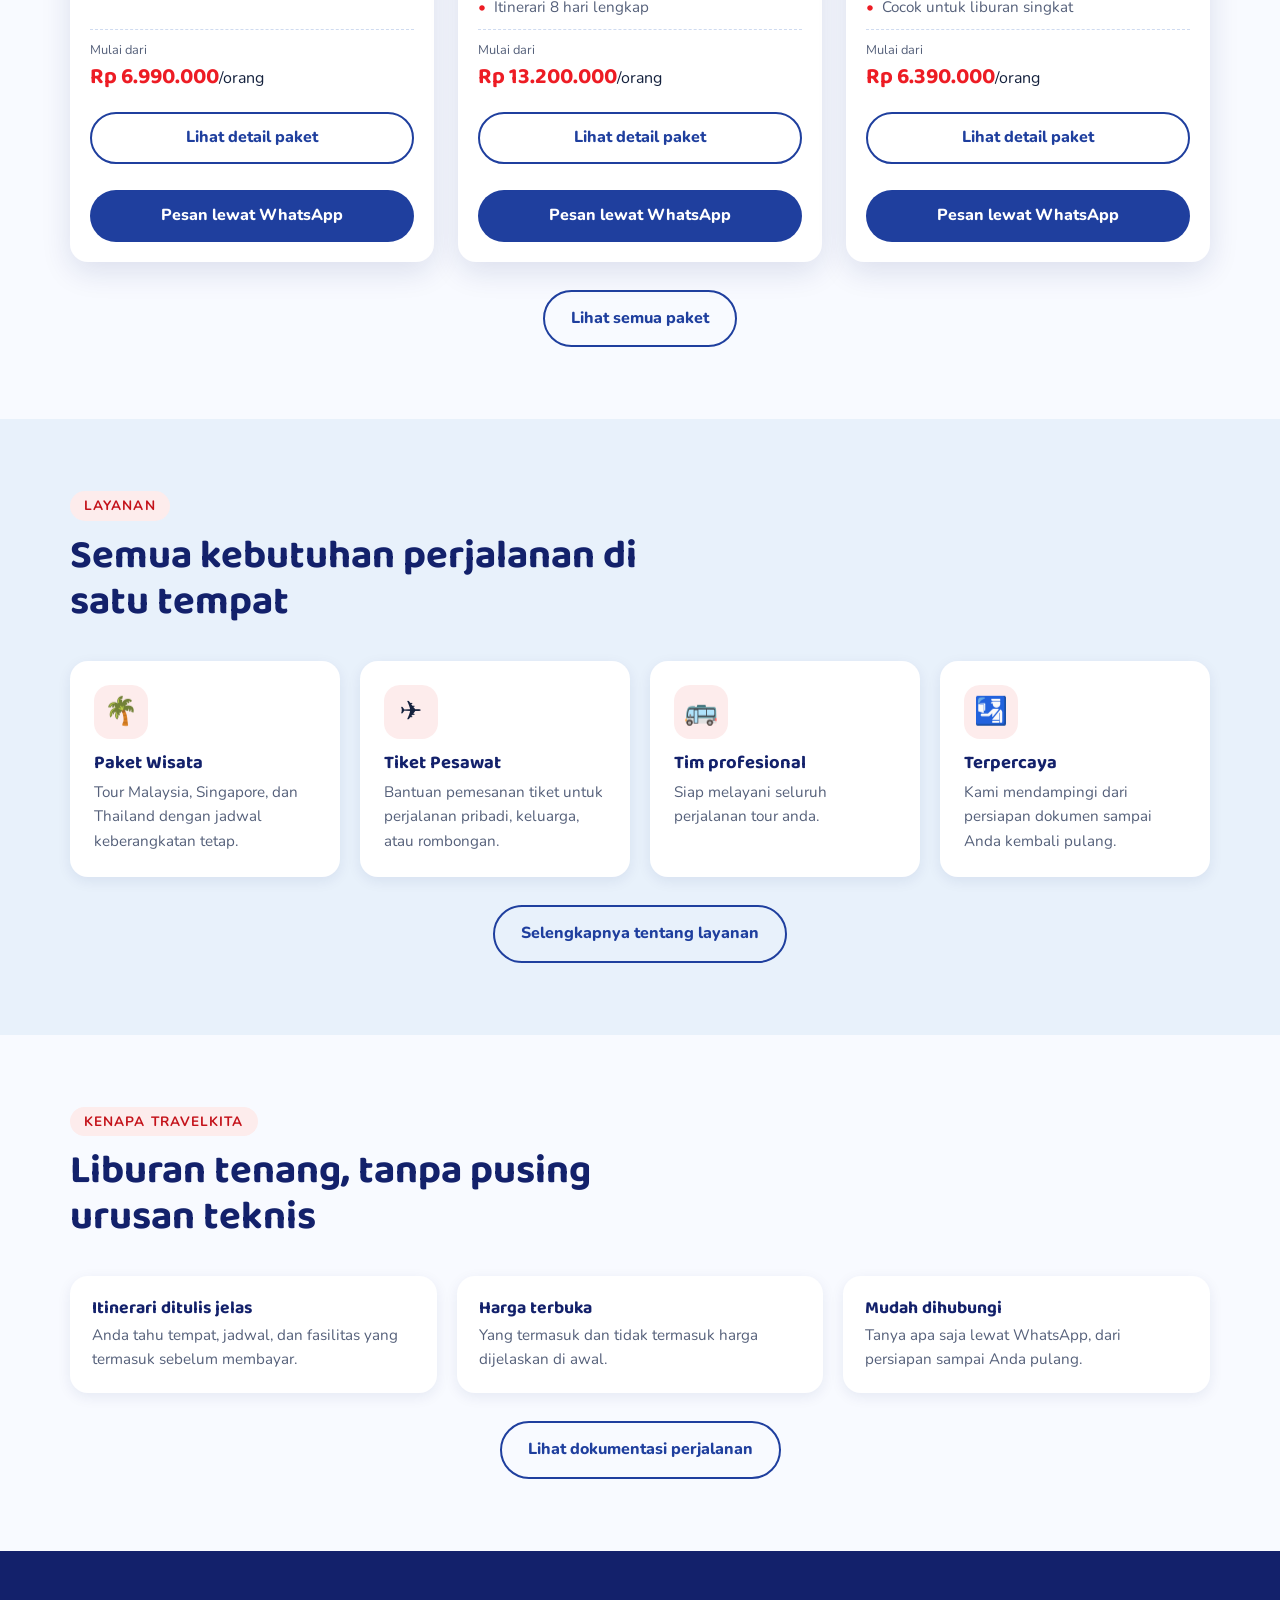
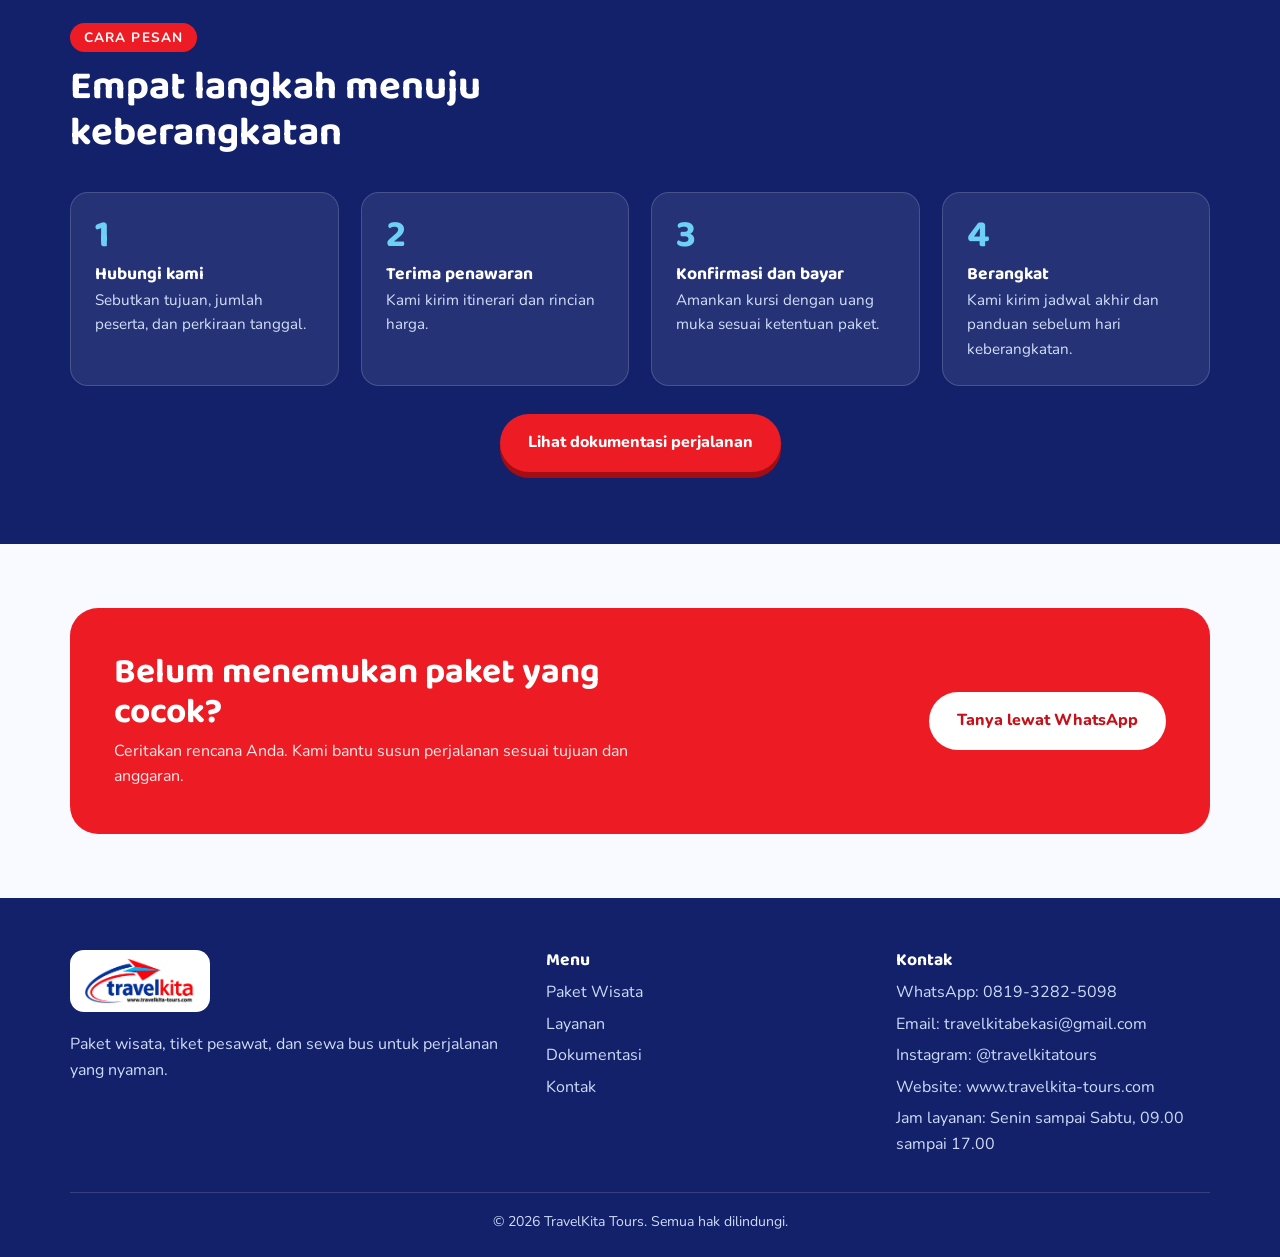
==== commit 781c638c: "Update index.html" ====
--- a/index.html
+++ b/index.html
@@ -3,7 +3,7 @@
 <head>
 <meta charset="utf-8">
 <meta name="viewport" content="width=device-width, initial-scale=1">
-<title>TravelKita Tours | Paket Wisata Malaysia, Singapore, Thailand</title>
+<title>TravelKita Tours | Paket Wisata Malaysia, Singapore, Thailand</title> <link rel="canonical" href="https://travelkita-tours.com/">
 <meta name="description" content="TravelKita Tours melayani paket wisata Malaysia, Singapore, dan Thailand, tiket pesawat, dan sewa bus. Konsultasi gratis lewat WhatsApp.">
 <meta property="og:title" content="TravelKita Tours">
 <meta property="og:description" content="Paket wisata Malaysia, Singapore, dan Thailand. Konsultasi gratis lewat WhatsApp.">
@@ -16,13 +16,24 @@
 
 <!-- Pasang Meta Pixel di sini -->
 <!-- Pasang Google Analytics di sini -->
+<style>
+/* Hero dengan foto di tengah: teks di atas, foto rombongan terlihat di bawah */
+.hero.hero-foto{background:linear-gradient(180deg,rgba(14,26,84,.92) 0%,rgba(20,36,107,.80) 38%,rgba(20,36,107,.18) 72%,rgba(14,26,84,.25) 100%),url("/img/hero-foto.jpg") center 82%/cover no-repeat #14246b;padding:90px 0 340px;text-align:center}
+.hero.hero-foto::before,.hero.hero-foto::after{display:none}
+.hero.hero-foto .hero-grid,.hero.hero-foto .wrap{display:block;max-width:900px;margin-inline:auto}
+.hero.hero-foto p{margin-inline:auto;color:#fff;text-shadow:0 2px 10px rgba(0,0,0,.35)}
+.hero.hero-foto h1{text-shadow:0 3px 14px rgba(0,0,0,.4)}
+.hero.hero-foto .hero-actions{justify-content:center}
+.hero.hero-foto .hero-points{display:flex;flex-wrap:wrap;justify-content:center;gap:10px 28px;padding:0;list-style:none;margin:26px 0 0}
+@media (max-width:700px){.hero.hero-foto{background:linear-gradient(180deg,rgba(14,26,84,.95) 0%,rgba(20,36,107,.85) 55%,rgba(20,36,107,0) 100%),url("/img/hero-foto.jpg") center bottom/100% auto no-repeat #14246b;padding:60px 0 290px}}
+</style>
 </head>
 <body data-page="home">
 
 <div id="site-header"></div>
 
 <main>
-  <section class="hero">
+  <section class="hero hero-foto">
     <div class="wrap hero-grid">
       <div>
         <span class="eyebrow" style="background:var(--red);color:#fff">Biro perjalanan terpercaya</span>
@@ -38,7 +49,6 @@
           <li>Respon cepat via WhatsApp</li>
         </ul>
       </div>
-      <img class="hero-logo" src="[data-uri]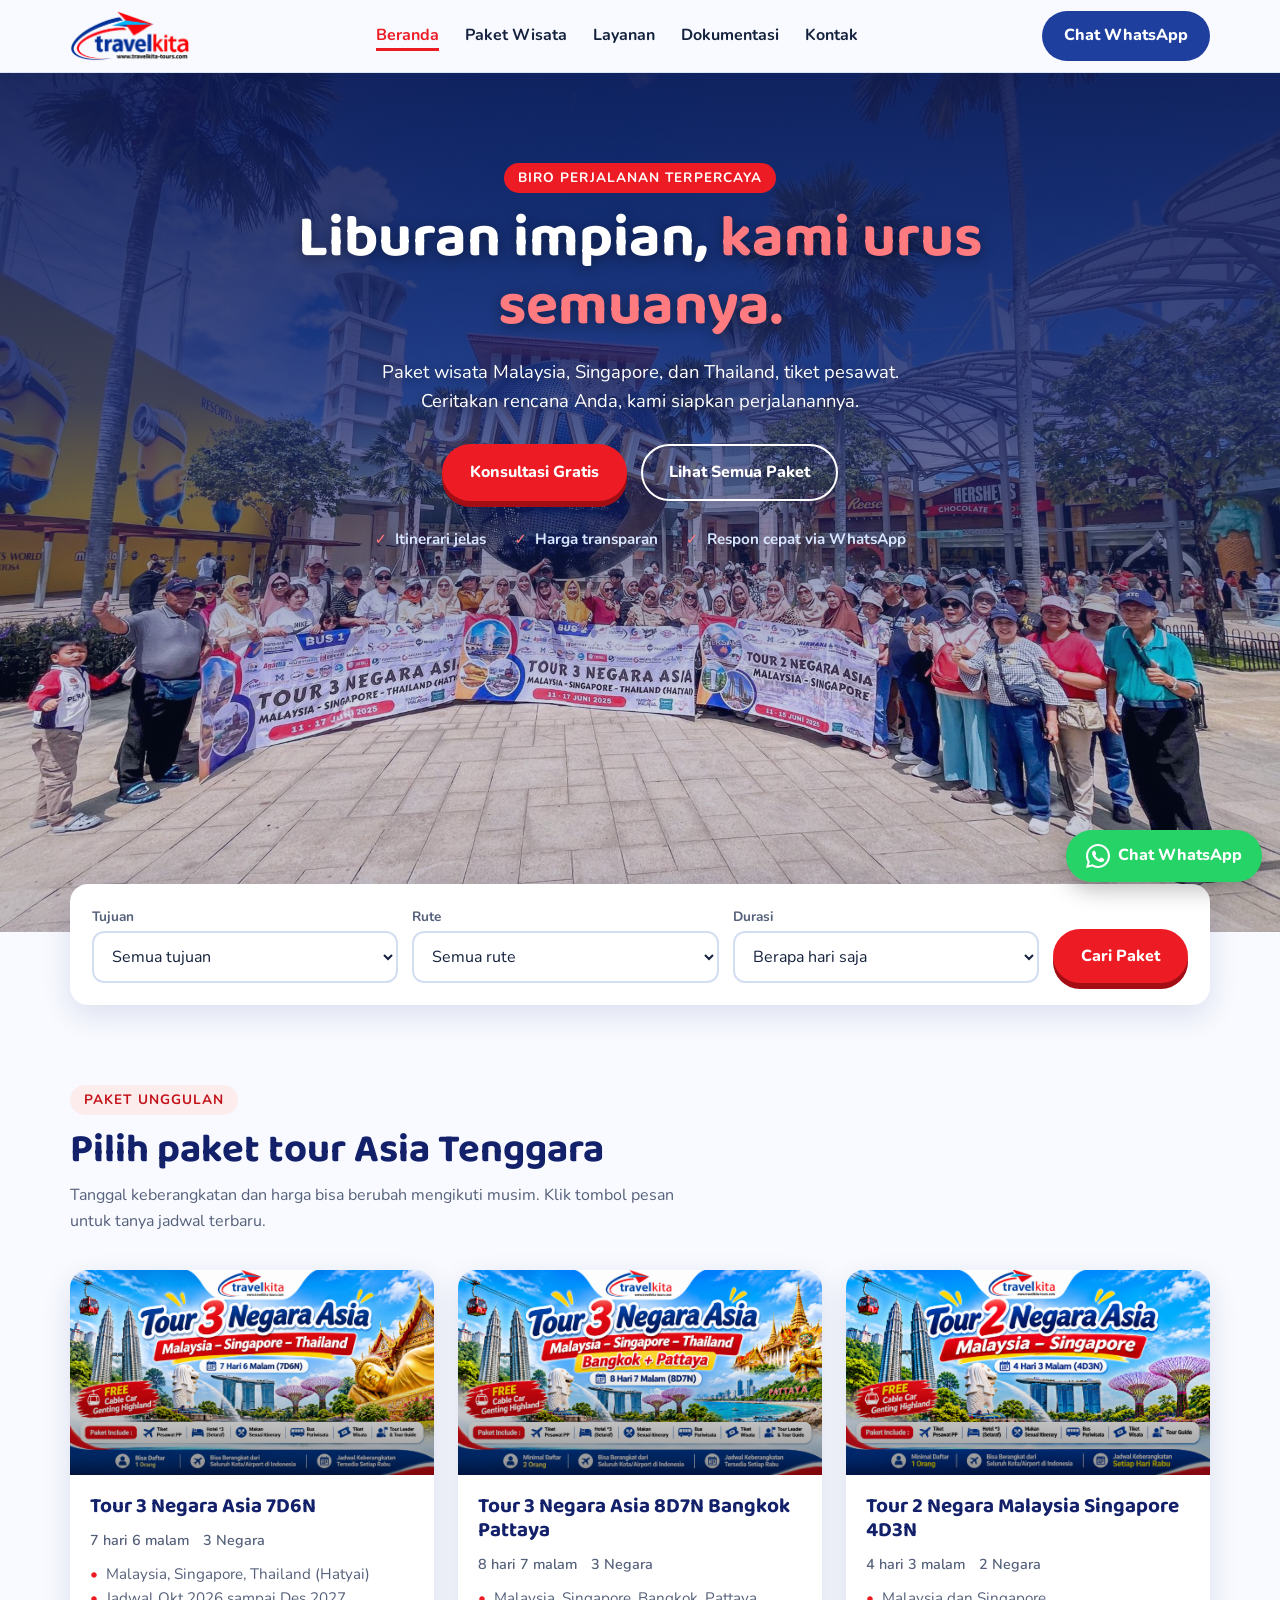
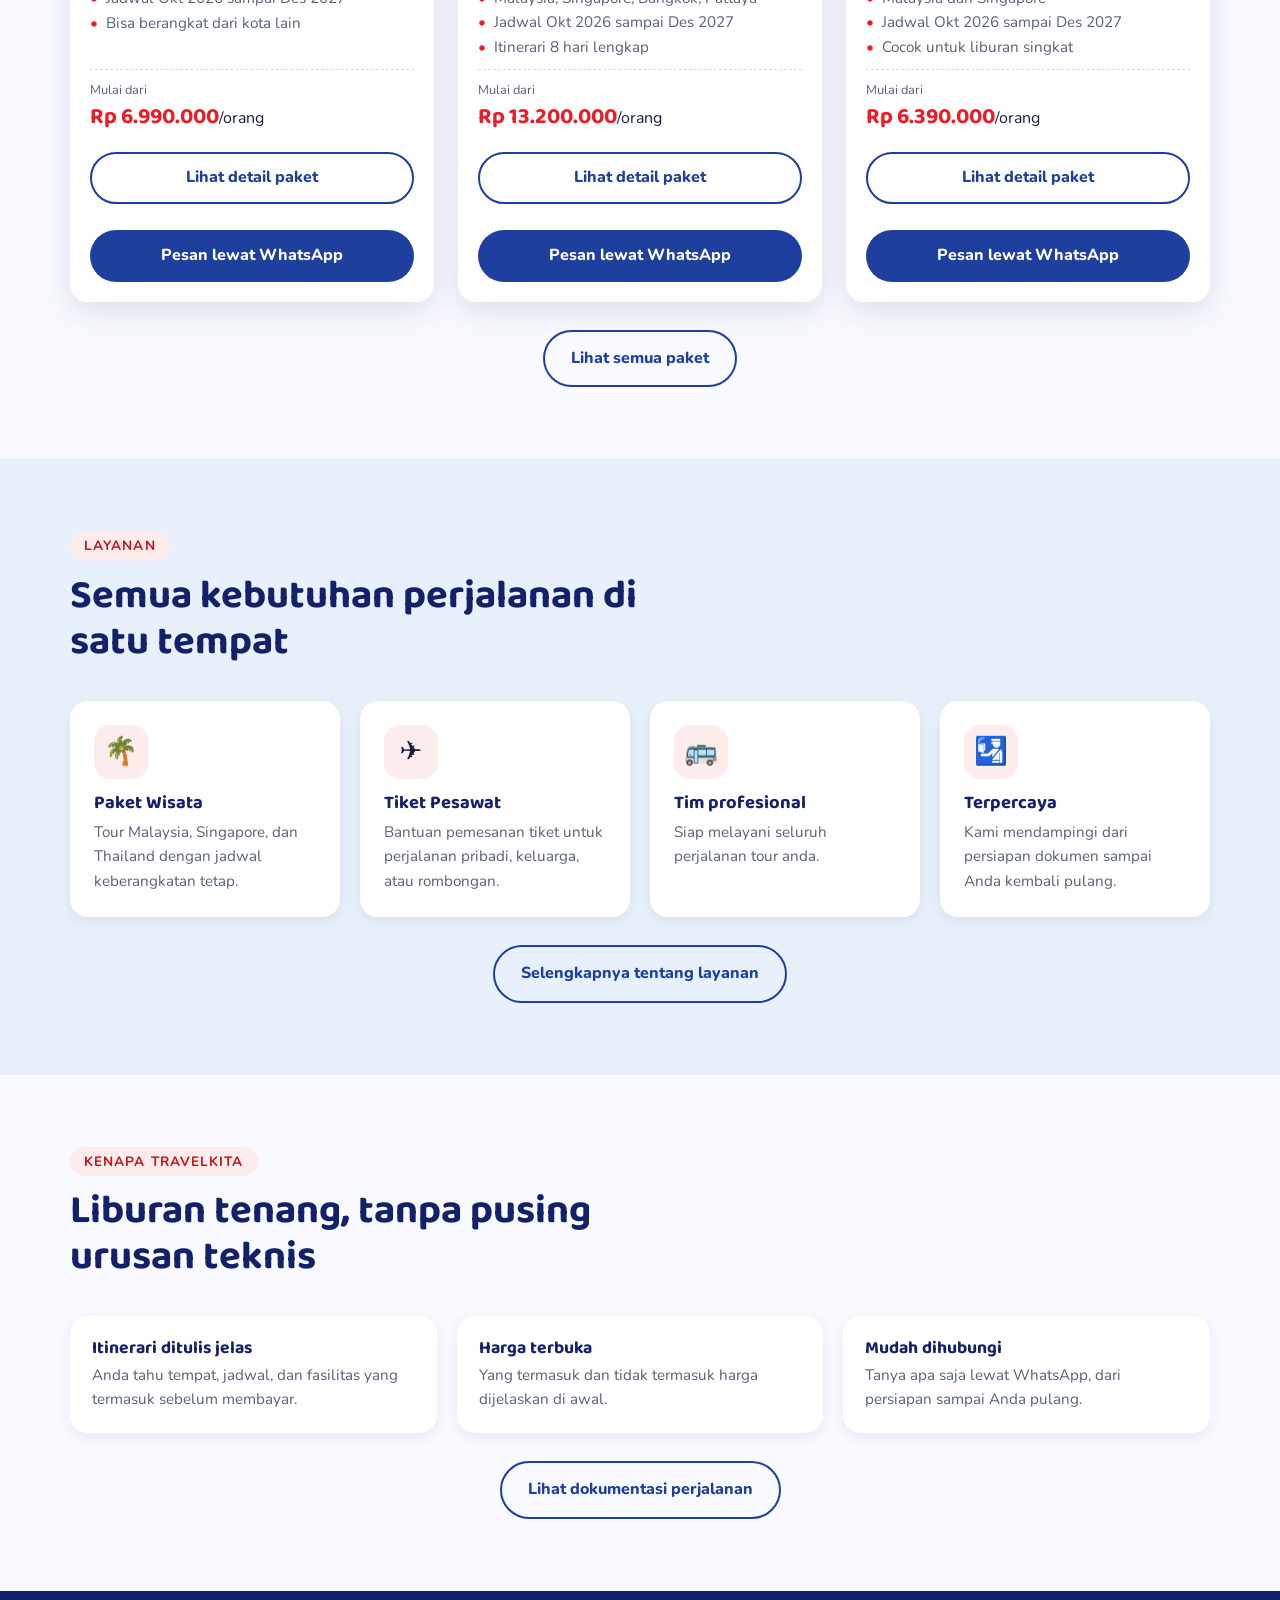
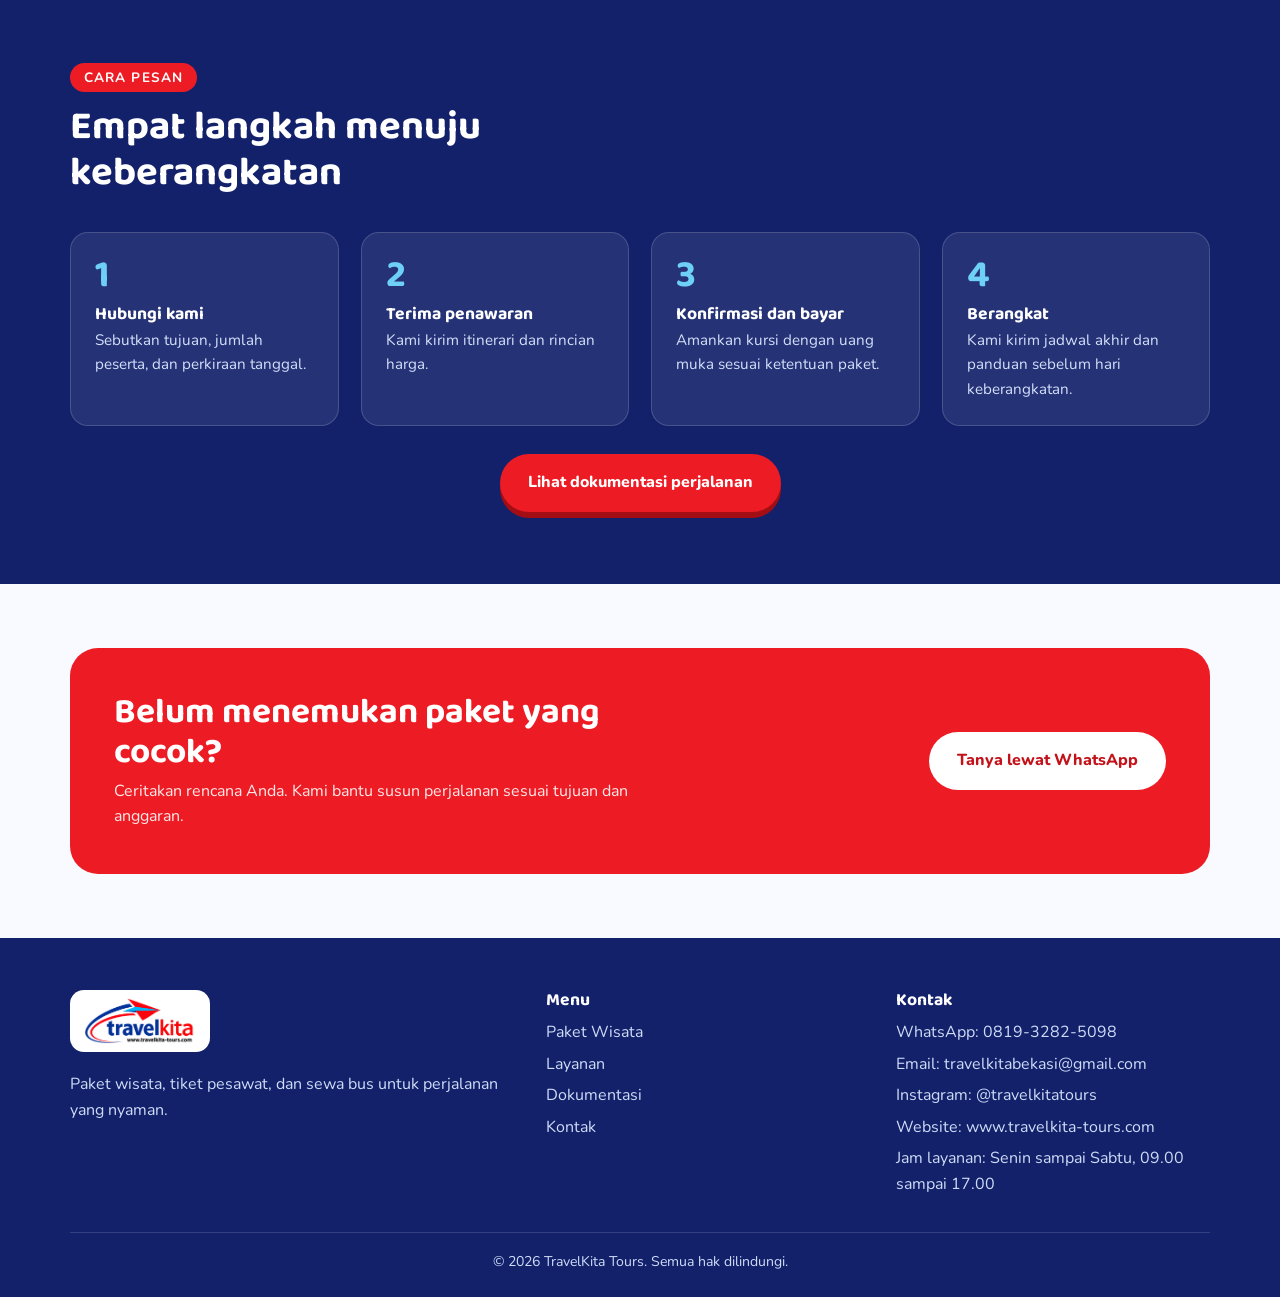
==== commit 5f689049: "Update hero image path and adjust styles" ====
--- a/index.html
+++ b/index.html
@@ -18,14 +18,14 @@
 <!-- Pasang Google Analytics di sini -->
 <style>
 /* Hero dengan foto di tengah: teks di atas, foto rombongan terlihat di bawah */
-.hero.hero-foto{background:linear-gradient(180deg,rgba(14,26,84,.92) 0%,rgba(20,36,107,.80) 38%,rgba(20,36,107,.18) 72%,rgba(14,26,84,.25) 100%),url("/img/hero-foto.jpg") center 82%/cover no-repeat #14246b;padding:90px 0 340px;text-align:center}
+.hero.hero-foto{background:linear-gradient(180deg,rgba(14,26,84,.92) 0%,rgba(20,36,107,.80) 38%,rgba(20,36,107,.18) 72%,rgba(14,26,84,.25) 100%),url("/hero-foto.jpg") center 52%/cover no-repeat #14246b;padding:90px 0 380px;text-align:center}
 .hero.hero-foto::before,.hero.hero-foto::after{display:none}
 .hero.hero-foto .hero-grid,.hero.hero-foto .wrap{display:block;max-width:900px;margin-inline:auto}
 .hero.hero-foto p{margin-inline:auto;color:#fff;text-shadow:0 2px 10px rgba(0,0,0,.35)}
 .hero.hero-foto h1{text-shadow:0 3px 14px rgba(0,0,0,.4)}
 .hero.hero-foto .hero-actions{justify-content:center}
 .hero.hero-foto .hero-points{display:flex;flex-wrap:wrap;justify-content:center;gap:10px 28px;padding:0;list-style:none;margin:26px 0 0}
-@media (max-width:700px){.hero.hero-foto{background:linear-gradient(180deg,rgba(14,26,84,.95) 0%,rgba(20,36,107,.85) 55%,rgba(20,36,107,0) 100%),url("/img/hero-foto.jpg") center bottom/100% auto no-repeat #14246b;padding:60px 0 290px}}
+@media (max-width:700px){.hero.hero-foto{background:linear-gradient(180deg,rgba(14,26,84,.95) 0%,rgba(20,36,107,.85) 55%,rgba(20,36,107,0) 100%),url("/hero-foto.jpg") center bottom/100% auto no-repeat #14246b;padding:60px 0 290px}}
 </style>
 </head>
 <body data-page="home">
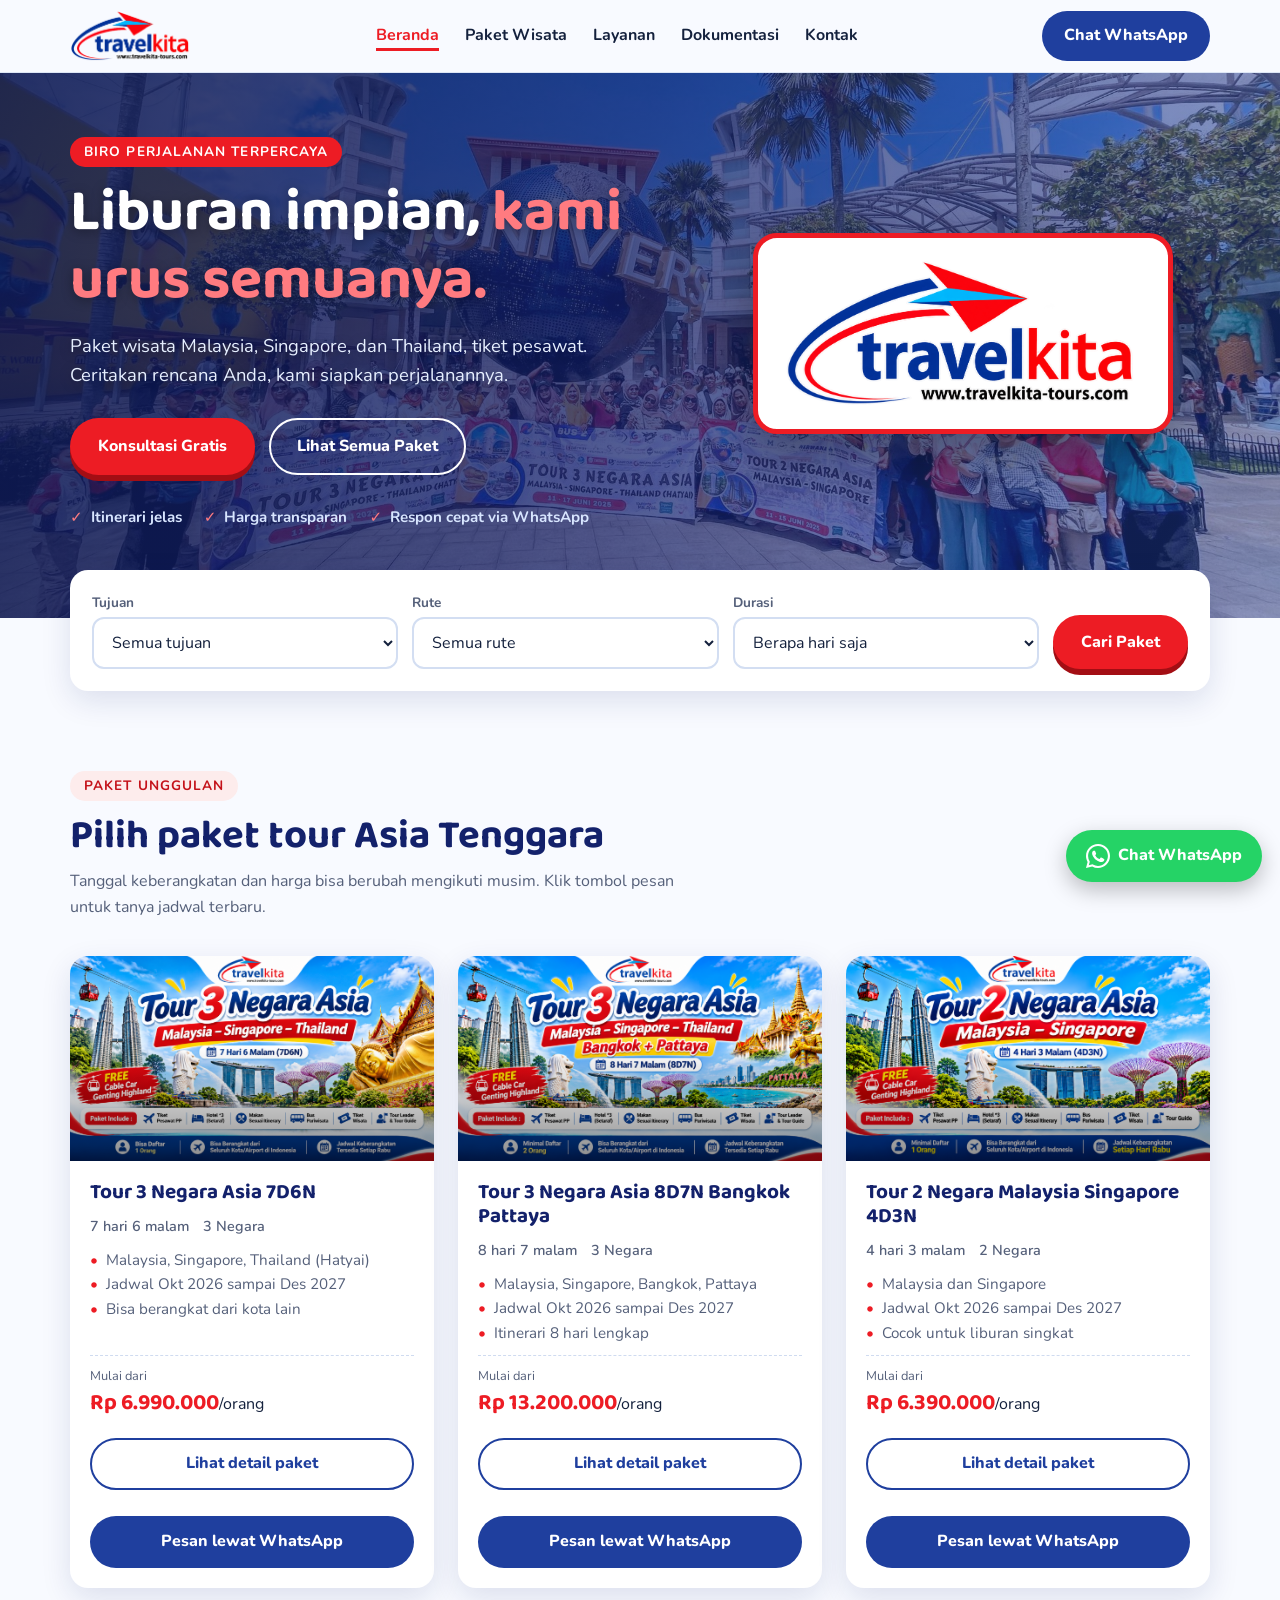
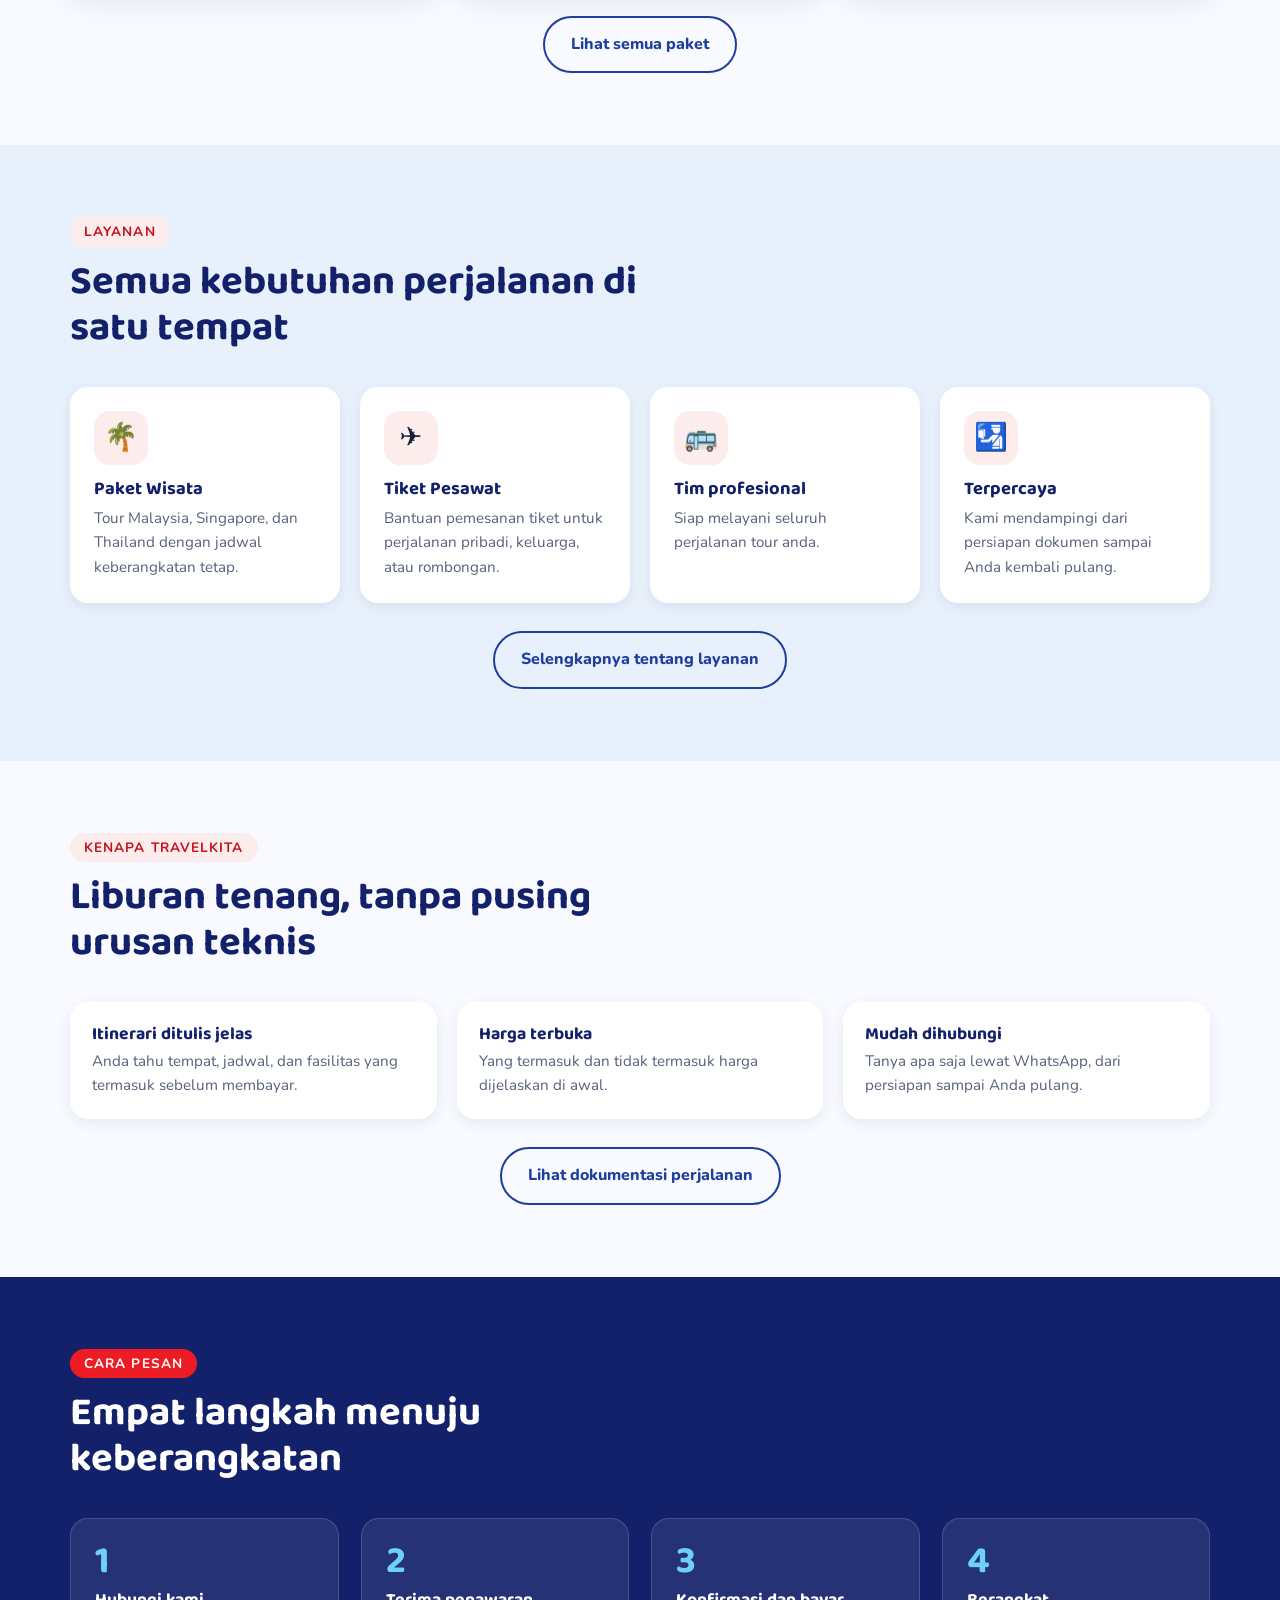
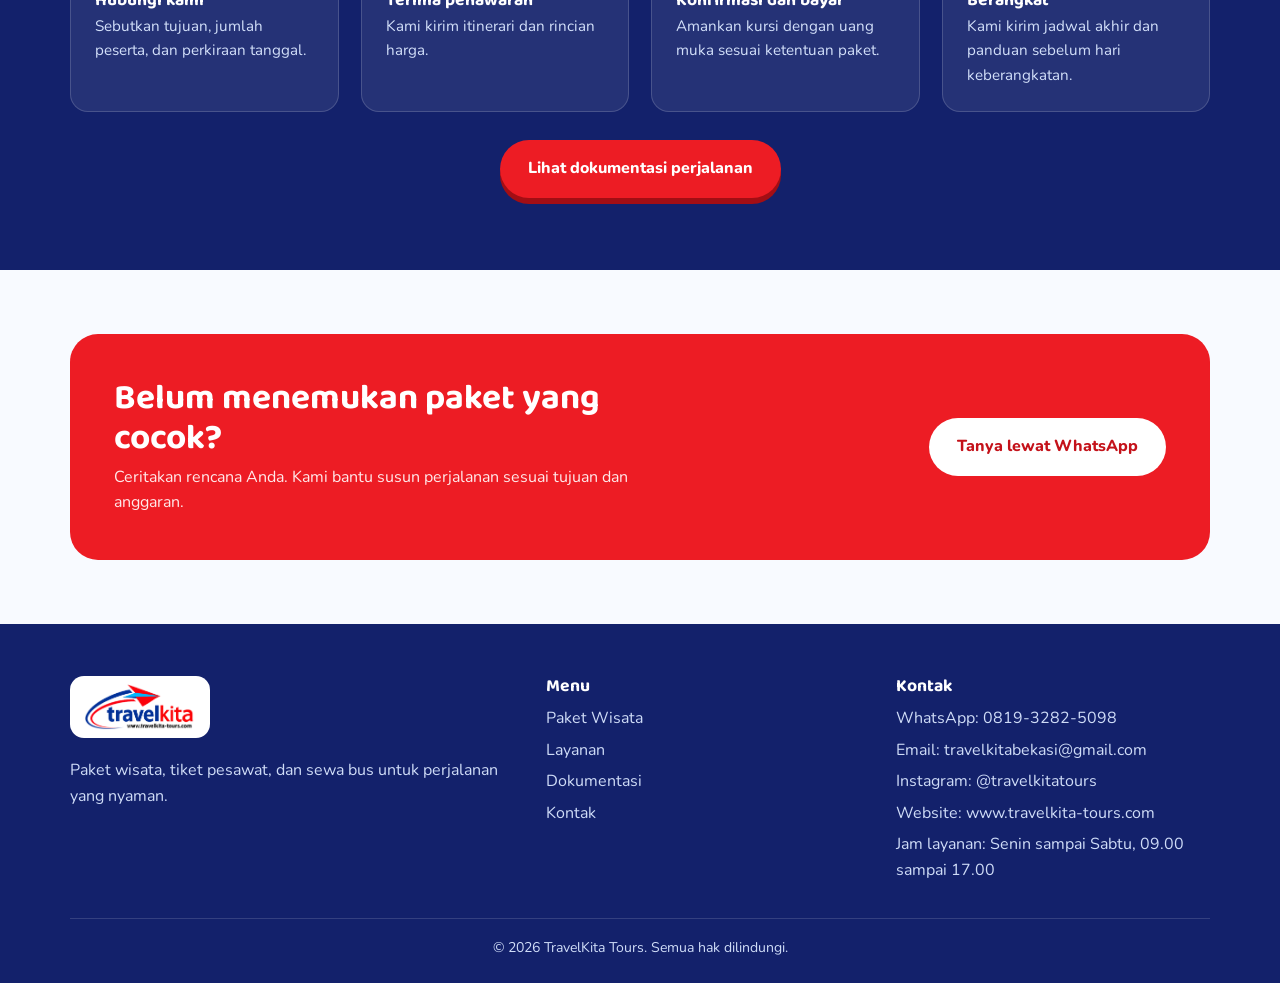
==== commit d471eb0f: "Update index.html" ====
--- a/index.html
+++ b/index.html
@@ -17,15 +17,11 @@
 <!-- Pasang Meta Pixel di sini -->
 <!-- Pasang Google Analytics di sini -->
 <style>
-/* Hero dengan foto di tengah: teks di atas, foto rombongan terlihat di bawah */
-.hero.hero-foto{background:linear-gradient(180deg,rgba(14,26,84,.92) 0%,rgba(20,36,107,.80) 38%,rgba(20,36,107,.18) 72%,rgba(14,26,84,.25) 100%),url("/hero-foto.jpg") center 52%/cover no-repeat #14246b;padding:90px 0 380px;text-align:center}
-.hero.hero-foto::before,.hero.hero-foto::after{display:none}
-.hero.hero-foto .hero-grid,.hero.hero-foto .wrap{display:block;max-width:900px;margin-inline:auto}
-.hero.hero-foto p{margin-inline:auto;color:#fff;text-shadow:0 2px 10px rgba(0,0,0,.35)}
-.hero.hero-foto h1{text-shadow:0 3px 14px rgba(0,0,0,.4)}
-.hero.hero-foto .hero-actions{justify-content:center}
-.hero.hero-foto .hero-points{display:flex;flex-wrap:wrap;justify-content:center;gap:10px 28px;padding:0;list-style:none;margin:26px 0 0}
-@media (max-width:700px){.hero.hero-foto{background:linear-gradient(180deg,rgba(14,26,84,.95) 0%,rgba(20,36,107,.85) 55%,rgba(20,36,107,0) 100%),url("/hero-foto.jpg") center bottom/100% auto no-repeat #14246b;padding:60px 0 290px}}
+/* Hero: foto latar penuh + lapisan biru TravelKita (gaya Alzaz) */
+.hero.hero-foto{background:linear-gradient(100deg,rgba(14,26,84,.90) 0%,rgba(19,33,107,.74) 48%,rgba(31,63,158,.50) 100%),url("/hero-foto.jpg") center 60%/cover no-repeat #13216b}
+.hero.hero-foto::after{display:none}
+.hero.hero-foto .hero-logo{box-shadow:0 20px 50px rgba(0,0,0,.35)}
+.hero.hero-foto h1,.hero.hero-foto p{text-shadow:0 2px 12px rgba(0,0,0,.35)}
 </style>
 </head>
 <body data-page="home">
@@ -49,6 +45,7 @@
           <li>Respon cepat via WhatsApp</li>
         </ul>
       </div>
+      <img class="hero-logo" src="logo.jpg" alt="Logo TravelKita Tours" width="420" height="auto">
     </div>
   </section>
 
